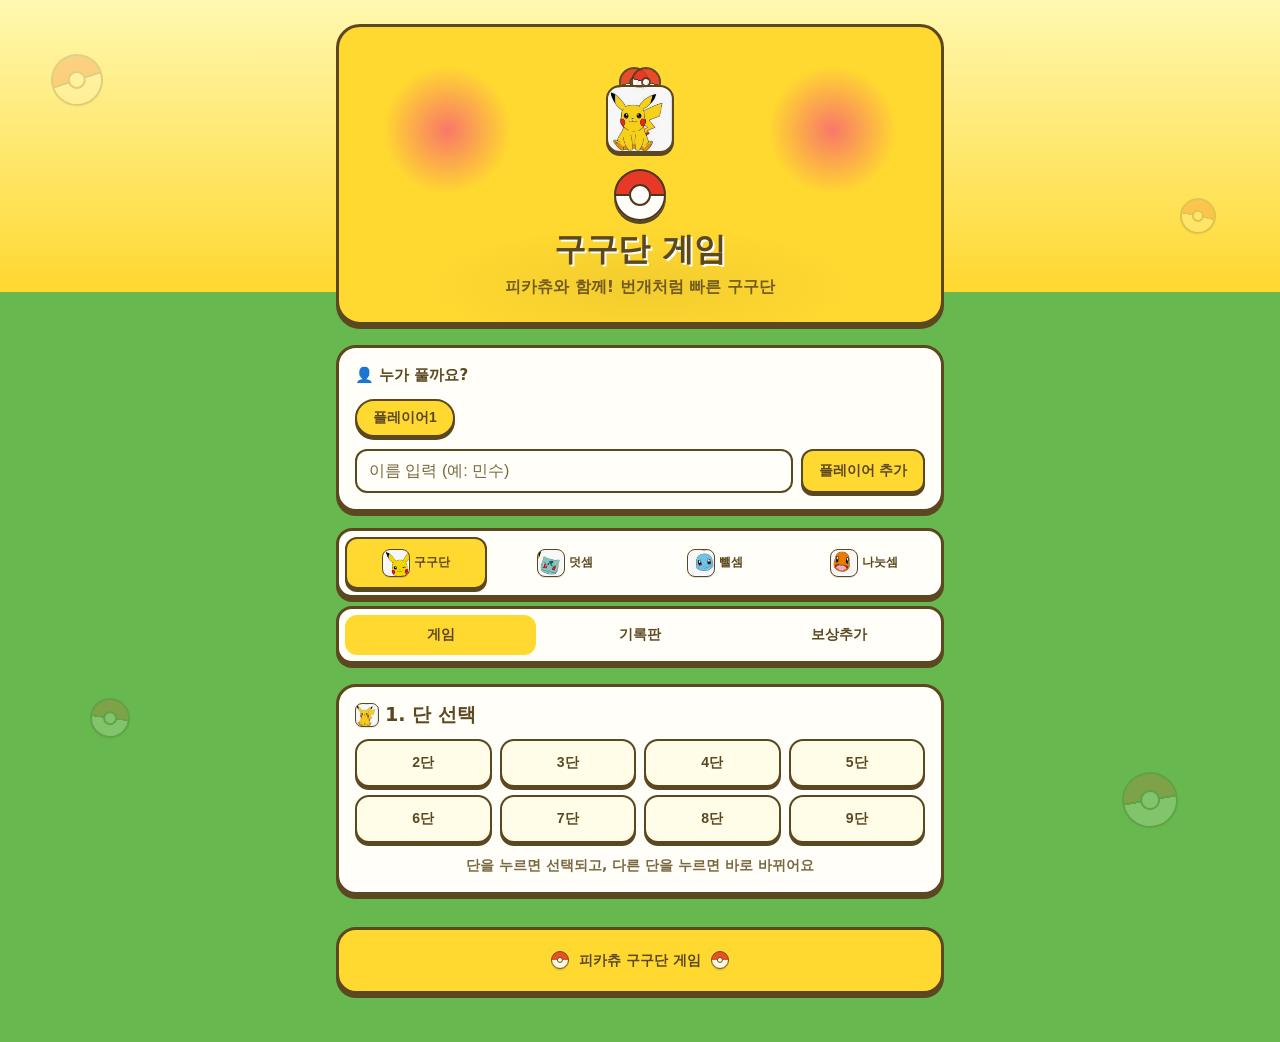
==== gugudan.html @ bec7a15d "Add result popups and polish game flow Show correct/wrong feedback in popup with thumbs-up art, auto" ====
<!DOCTYPE html>
<html lang="ko">
<head>
  <meta charset="UTF-8">
  <meta name="viewport" content="width=device-width, initial-scale=1.0">
  <title>포켓몬 연산 게임</title>
  <style>
*,*::before,*::after{box-sizing:border-box;margin:0;padding:0}
:root{
  --pika-yellow:#ffd830;--pika-yellow-light:#fff8b0;--pika-yellow-pale:#fffce8;
  --pika-red:#e83828;--pika-red-soft:#f87868;--pika-brown:#5c4820;--pika-black:#1a1a1a;
  --pika-white:#fffef8;--pika-cream:#fff8e0;--muted:#7a6840;--border:#f0d050;
  --border-strong:#e8c028;--hover:rgba(255,216,48,.32);--shadow:0 4px 0 var(--pika-brown);
  --focus:0 0 0 3px rgba(255,216,48,.5);--ring:rgba(232,56,40,.35);
  --perfect:#1fa855;--perfect-bg:#b8e8c8;--learning:#f0c000;--learning-bg:#fff680;
  --trying:#f07018;--trying-bg:#ffd0a0;--retry:#e02828;--retry-bg:#ffb8b0;
  --learning-text:#4a3800;
  --untouched:#e0c868;--untouched-bg:#fffce0;--star:#ffd830;--star-empty:#f0e0a0;
  --ball-top:#e83828;--ball-bottom:#fffef8;--ball-band:#4a3820;--ball-ring:#fffef8;
  --sky:#a8d8f8;--grass:#68b850;
  --font:"Malgun Gothic","Apple SD Gothic Neo",system-ui,sans-serif
}
.pokeball{display:inline-block;vertical-align:middle;border-radius:50%;border:2px solid var(--ball-band);background:linear-gradient(180deg,var(--ball-top) 0%,var(--ball-top) 48%,var(--ball-band) 48%,var(--ball-band) 52%,var(--ball-bottom) 52%,var(--ball-bottom) 100%);position:relative;box-shadow:0 2px 0 rgba(0,0,0,.1);flex-shrink:0}
.pokeball::after{content:"";position:absolute;top:50%;left:50%;transform:translate(-50%,-50%);width:38%;height:38%;border-radius:50%;background:var(--ball-ring);border:2px solid var(--ball-band)}
.pokeball-sm{width:18px;height:18px;border-width:1.5px}
.pokeball-sm::after{border-width:1.5px}
.pokeball-md{width:28px;height:28px}
.pokeball-lg{width:44px;height:44px}
.pokeball-bg{position:fixed;inset:0;pointer-events:none;overflow:hidden;z-index:0}
.pokeball-bg .pokeball{position:absolute;opacity:.17}
.pokeball-bg .pb1{top:6%;left:4%;width:52px;height:52px;transform:rotate(-18deg)}
.pokeball-bg .pb2{top:22%;right:5%;width:36px;height:36px;transform:rotate(12deg)}
.pokeball-bg .pb3{bottom:18%;left:7%;width:40px;height:40px;transform:rotate(8deg)}
.pokeball-bg .pb4{bottom:8%;right:8%;width:56px;height:56px;transform:rotate(-10deg)}
body.mode-subtract{--ball-top:#48b868}
body.mode-divide{--ball-top:#f07828}
body.mode-multiply{--ball-top:#e83828}
body.mode-add{--ball-top:#68c0f0}
body{
  min-height:100vh;font-family:var(--font);font-size:16px;line-height:1.5;color:var(--pika-brown);
  background:linear-gradient(180deg,var(--sky) 0%,#78c0f0 28%,var(--grass) 28%,#58a848 100%);
  background-attachment:fixed;transition:background .35s ease,color .35s ease
}
body.mode-subtract{
  --pika-yellow:#78c8b0;--pika-yellow-light:#c8e8dc;--pika-yellow-pale:#e4f4ec;
  --pika-red:#48b868;--pika-red-soft:#88d8a8;--pika-brown:#2d5048;--muted:#4a7868;
  --border:#98d8c0;--border-strong:#68c0a0;--hover:rgba(120,200,176,.3);
  --focus:0 0 0 3px rgba(120,200,176,.48);--star:#58c888;--star-empty:#b8e8d0;
  background:linear-gradient(180deg,#c8e8dc 0%,#78c8b0 28%,var(--grass) 28%,#48a868 100%)
}
body.mode-divide{
  --pika-yellow:#f07828;--pika-yellow-light:#ffe8c0;--pika-yellow-pale:#fff4e0;
  --pika-red:#ff5020;--pika-red-soft:#ffa060;--pika-brown:#6b4020;--muted:#8a5830;
  --border:#f0c080;--border-strong:#e8a050;--hover:rgba(240,120,40,.28);
  --focus:0 0 0 3px rgba(255,160,64,.48);--star:#ffd040;--star-empty:#f0d8a8;
  background:linear-gradient(180deg,#ffe8c0 0%,#f0a060 28%,var(--grass) 28%,#68b850 100%)
}
body.mode-multiply{
  --pika-yellow:#ffd830;--pika-yellow-light:#fff8b0;--pika-yellow-pale:#fffce8;
  --pika-red:#e83828;--pika-red-soft:#f87868;--pika-brown:#5c4820;--muted:#7a6840;
  --border:#f0d050;--border-strong:#e8c028;--hover:rgba(255,216,48,.32);
  --focus:0 0 0 3px rgba(255,216,48,.5);--star:#ffd830;--star-empty:#f0e0a0;
  background:linear-gradient(180deg,#fff8b0 0%,#ffd830 28%,var(--grass) 28%,#68b850 100%)
}
body.mode-multiply .user-pill.active,body.mode-multiply .user-add-btn,body.mode-multiply .tab.active,body.mode-multiply .dan-btn.selected{background:var(--pika-yellow);color:var(--pika-brown);border-color:var(--pika-brown)}
body.mode-multiply .user-pill.active,body.mode-multiply .dan-btn.selected{box-shadow:0 3px 0 var(--pika-brown)}
body.mode-add{
  --pika-yellow:#78c8f8;--pika-yellow-light:#c8e8ff;--pika-yellow-pale:#e8f4ff;
  --pika-red:#68c0f0;--pika-red-soft:#a8e0ff;--pika-brown:#3d5870;--muted:#507888;
  --border:#98d0f0;--border-strong:#78c0e8;--hover:rgba(120,200,248,.3);
  --focus:0 0 0 3px rgba(120,200,248,.48);--star:#68c8f8;--star-empty:#c0e8ff;
  background:linear-gradient(180deg,#c8e8ff 0%,#78c8f8 28%,var(--grass) 28%,#58a848 100%)
}
body.mode-subtract .header::before{background:radial-gradient(circle at 20% 32%,#88d8a8 0%,transparent 14%),radial-gradient(circle at 80% 32%,#88d8a8 0%,transparent 14%),radial-gradient(ellipse 50% 28% at 50% 90%,rgba(72,184,104,.12),transparent 70%)}
body.mode-divide .header::before{background:radial-gradient(circle at 20% 32%,#ffa060 0%,transparent 14%),radial-gradient(circle at 80% 32%,#ffa060 0%,transparent 14%),radial-gradient(ellipse 50% 28% at 50% 90%,rgba(255,80,32,.1),transparent 70%)}
body.mode-multiply .header::before{background:radial-gradient(circle at 18% 35%,#f87868 0%,transparent 12%),radial-gradient(circle at 82% 35%,#f87868 0%,transparent 12%),radial-gradient(ellipse 50% 30% at 50% 88%,rgba(92,72,32,.08),transparent 70%)}
body.mode-add .header::before{background:radial-gradient(circle at 18% 35%,#a8e0ff 0%,transparent 14%),radial-gradient(circle at 82% 35%,#a8e0ff 0%,transparent 14%),radial-gradient(ellipse 55% 35% at 50% 92%,rgba(104,192,240,.12),transparent 70%)}
body.mode-subtract .question{text-shadow:2px 2px 0 var(--pika-white),0 0 18px rgba(120,200,176,.5)}
body.mode-divide .question{text-shadow:2px 2px 0 var(--pika-white),0 0 18px rgba(255,160,64,.5)}
body.mode-multiply .question{text-shadow:2px 2px 0 var(--pika-white),0 0 18px rgba(255,216,48,.52)}
body.mode-add .question{text-shadow:2px 2px 0 var(--pika-white),0 0 18px rgba(120,200,248,.52)}
.mon-sprite{display:inline-block;flex-shrink:0;vertical-align:middle;overflow:hidden;background-image:url('assets/pokemon-sprites.png');background-repeat:no-repeat;background-size:100% 400%;border:1.5px solid var(--pika-brown);border-radius:8px;background-color:#f0f0f0;box-shadow:0 1px 0 rgba(0,0,0,.12)}
.mon-sprite.sm{width:26px;height:26px;border-radius:7px}
.mon-sprite.lg{width:68px;height:68px;border-radius:14px;border-width:2px;margin-bottom:8px;box-shadow:0 3px 0 var(--pika-brown)}
.mon-sprite.char{background-position:50% 0%}
.mon-sprite.pika{background-position:50% 33.333%}
.mon-sprite.squirt{background-position:50% 66.666%}
.mon-sprite.bulb{background-position:50% 100%}
.face-icon{display:inline-block;flex-shrink:0;width:28px;height:28px;overflow:hidden;border:1.5px solid var(--pika-brown);border-radius:8px;background-image:url('assets/pokemon-faces.png');background-repeat:no-repeat;background-size:200% 200%;background-color:#f0f0f0;box-shadow:0 1px 0 rgba(0,0,0,.12);vertical-align:middle}
.face-icon.pika{background-position:0% 0%}
.face-icon.bulb{background-position:100% 0%}
.face-icon.squirt{background-position:0% 100%}
.face-icon.char{background-position:100% 100%}
.reward-mode .mon-sprite.sm{background-size:175% 700%}
.reward-mode .mon-sprite.char{background-position:50% 5%}
.reward-mode .mon-sprite.pika{background-position:50% 30%}
.reward-mode .mon-sprite.squirt{background-position:50% 60%}
.reward-mode .mon-sprite.bulb{background-position:50% 88%}
.section-title{display:flex;align-items:center;gap:6px}
.section-title::before{content:"";display:inline-block;width:24px;height:24px;flex-shrink:0;border:1.5px solid var(--pika-brown);border-radius:7px;background-color:#f0f0f0;background-image:url('assets/pokemon-sprites.png');background-repeat:no-repeat;background-size:100% 400%;box-shadow:0 1px 0 rgba(0,0,0,.1)}
body.mode-multiply .section-title::before{background-position:50% 33.333%}
body.mode-add .section-title::before{background-position:50% 66.666%}
body.mode-subtract .section-title::before{background-position:50% 100%}
body.mode-divide .section-title::before{background-position:50% 0%}
.app{max-width:640px;margin:0 auto;padding:24px 16px 48px;position:relative;z-index:1}
.card{background:var(--pika-white);border:3px solid var(--pika-brown);border-radius:20px;padding:16px;margin-bottom:16px;box-shadow:var(--shadow)}
.header{text-align:center;margin-bottom:20px;padding:28px 16px 24px;border-radius:24px;border:3px solid var(--pika-brown);position:relative;overflow:hidden;background:var(--pika-yellow);box-shadow:var(--shadow)}
.header::before{content:"";position:absolute;inset:0;background:radial-gradient(circle at 18% 35%,var(--pika-red-soft) 0%,transparent 12%),radial-gradient(circle at 82% 35%,var(--pika-red-soft) 0%,transparent 12%),radial-gradient(ellipse 50% 30% at 50% 88%,rgba(61,41,20,.08),transparent 70%);pointer-events:none}
.header-ball{position:absolute;top:12px;width:30px;height:30px;opacity:.88;z-index:1}
.header-ball.left{left:12px;transform:rotate(-14deg)}
.header-ball.right{right:12px;transform:rotate(14deg)}
.header>*{position:relative;z-index:2}
.mascot-wrap{display:flex;justify-content:center;margin-bottom:8px}
.header-badge{display:inline-flex;align-items:center;justify-content:center;width:52px;height:52px;min-width:52px;margin-bottom:10px;padding:0;border:2px solid var(--ball-band);border-radius:50%;background:linear-gradient(180deg,var(--ball-top) 0%,var(--ball-top) 48%,var(--ball-band) 48%,var(--ball-band) 52%,var(--ball-bottom) 52%,var(--ball-bottom) 100%);font-size:1.1rem;font-weight:800;color:var(--ball-band);box-shadow:0 3px 0 var(--pika-brown);position:relative}
.header-badge::before{content:"";position:absolute;top:50%;left:50%;transform:translate(-50%,-50%);width:22px;height:22px;border-radius:50%;background:var(--ball-ring);border:2px solid var(--ball-band);z-index:0}
.header-badge>*{position:relative;z-index:1}
.hero-title{font-size:2rem;font-weight:800;line-height:1.15;color:var(--pika-brown);text-shadow:2px 2px 0 var(--pika-white)}
.subtitle{font-size:1rem;font-weight:600;line-height:1.4;color:var(--pika-brown);margin-top:8px;opacity:.85}
.user-bar{margin-bottom:16px}
.user-bar-title{font-size:15px;font-weight:800;color:var(--pika-brown);margin-bottom:12px}
.user-pills{display:flex;flex-wrap:wrap;gap:8px;margin-bottom:12px}
.user-pill{padding:8px 16px;border:2px solid var(--pika-brown);border-radius:9999px;background:var(--pika-yellow-pale);font-size:14px;font-weight:700;color:var(--pika-brown);cursor:pointer;transition:transform .1s}
.user-pill:hover{background:var(--hover)}
.user-pill.active{background:var(--pika-red);color:var(--pika-white);border-color:var(--pika-brown);box-shadow:0 3px 0 var(--pika-brown)}
.user-add{display:flex;gap:8px}
.user-add input{flex:1;padding:10px 12px;border:2px solid var(--pika-brown);border-radius:12px;background:var(--pika-white);font-size:16px;color:var(--pika-brown);outline:none;min-height:44px}
.user-add input::placeholder{color:var(--muted)}
.user-add input:focus{box-shadow:var(--focus)}
.user-add-btn{padding:10px 16px;border:2px solid var(--pika-brown);border-radius:12px;background:var(--pika-red);color:var(--pika-white);font-size:14px;font-weight:800;cursor:pointer;white-space:nowrap;min-height:44px;box-shadow:0 3px 0 var(--pika-brown)}
.user-add-btn:active{transform:translateY(2px);box-shadow:0 1px 0 var(--pika-brown)}
.record-user{font-size:14px;font-weight:800;color:var(--pika-red);margin-bottom:8px}
.mode-tabs{display:flex;gap:8px;margin-bottom:8px;padding:6px;background:var(--pika-white);border:3px solid var(--pika-brown);border-radius:16px;box-shadow:var(--shadow)}
.mode-tab{flex:1;display:inline-flex;align-items:center;justify-content:center;gap:4px;padding:10px 4px;border:2px solid transparent;border-radius:12px;background:transparent;font-size:12px;font-weight:700;color:var(--pika-brown);cursor:pointer;min-height:44px}
.mode-tab:hover{background:var(--pika-yellow-pale)}
.mode-tab.active{background:var(--pika-yellow);color:var(--pika-brown);border-color:var(--pika-brown);box-shadow:0 3px 0 var(--pika-brown)}
.tabs{display:flex;gap:8px;margin-bottom:20px;padding:6px;border:3px solid var(--pika-brown);border-radius:16px;background:var(--pika-white);box-shadow:var(--shadow)}
.tab{flex:1;padding:8px 12px;border:none;border-radius:12px;background:transparent;font-size:14px;font-weight:700;color:var(--pika-brown);cursor:pointer;min-height:40px}
.tab:hover{background:var(--pika-yellow-pale)}
.tab.active{background:var(--pika-red);color:var(--pika-white);font-weight:800}
.panel{display:none}.panel.active{display:block}
.section-title{font-size:1.2rem;font-weight:800;line-height:1.25;color:var(--pika-brown);margin-bottom:12px}
.dan-select,.problem-picker,.game-area,.reward-panel,.stats-panel,.bingo-panel,.reward-edit-box{background:var(--pika-white);border:3px solid var(--pika-brown);border-radius:20px;padding:16px;margin-bottom:16px;box-shadow:var(--shadow)}
.game-area{background:linear-gradient(180deg,var(--pika-yellow) 0%,var(--pika-yellow-light) 100%);border-radius:24px;padding:28px 16px}
.dan-buttons{display:grid;grid-template-columns:repeat(4,1fr);gap:8px}
.dan-btn{padding:12px 8px;border:2px solid var(--pika-brown);border-radius:14px;background:var(--pika-yellow-pale);font-size:14px;font-weight:800;color:var(--pika-brown);cursor:pointer;min-height:48px;box-shadow:0 3px 0 var(--pika-brown)}
.dan-btn:hover{background:var(--pika-yellow)}
.dan-btn.selected{background:var(--pika-red);color:var(--pika-white);box-shadow:0 3px 0 var(--pika-brown)}
.hint{margin-top:12px;font-size:14px;color:var(--muted);text-align:center;line-height:1.5;font-weight:600}
.picker-section{margin-bottom:16px}.picker-section:last-child{margin-bottom:0}
.picker-dan-title{font-size:14px;font-weight:600;color:var(--muted);margin-bottom:8px}
.problem-grid{display:grid;grid-template-columns:repeat(3,1fr);gap:8px}
.problem-btn{display:flex;flex-direction:column;align-items:center;justify-content:center;padding:10px 6px;border-radius:14px;font-size:14px;min-height:64px;border:2px solid var(--pika-brown);cursor:pointer;background:var(--pika-yellow-pale);box-shadow:0 2px 0 var(--pika-brown)}
.problem-btn:hover{background:var(--pika-yellow)}
.problem-btn .fact{font-size:14px;font-weight:800}.problem-btn .status-label{font-size:12px;margin-top:4px;font-weight:700}
.problem-btn .date-label{font-size:11px;margin-top:2px;color:var(--muted)}
.problem-btn.perfect{background:var(--perfect-bg);color:var(--perfect);border-color:var(--perfect)}
.problem-btn.learning{background:var(--learning-bg);color:var(--learning-text);border-color:var(--learning)}
.problem-btn.trying{background:var(--trying-bg);color:var(--trying);border-color:var(--trying)}
.problem-btn.retry{background:var(--retry-bg);color:var(--retry);border-color:var(--retry)}
.problem-btn.untouched{background:var(--untouched-bg);color:var(--muted)}
.question-card{text-align:center;padding:8px 0}
.question{font-size:3rem;font-weight:800;line-height:1.1;color:var(--pika-brown);margin-bottom:24px;text-shadow:2px 2px 0 var(--pika-white),0 0 18px rgba(255,216,48,.52)}
.answer-form{display:flex;gap:8px;max-width:360px;margin:0 auto}
.answer-input-wrap{position:relative;flex:1;min-width:0}
.answer-input-wrap input{width:100%;padding:10px 12px;padding-right:4.25rem;border:2px solid var(--pika-brown);border-radius:14px;background:var(--pika-white);font-size:22px;font-weight:700;text-align:center;color:var(--pika-brown);outline:none;min-height:52px}
.answer-input-wrap input[type=number]::-webkit-inner-spin-button,.answer-input-wrap input[type=number]::-webkit-outer-spin-button{-webkit-appearance:none;margin:0}
.answer-input-wrap input[type=number]{-moz-appearance:textfield;appearance:textfield}
.answer-input-wrap input:focus{box-shadow:var(--focus)}
.answer-spinners{position:absolute;right:12px;top:50%;transform:translateY(-50%);display:flex;flex-direction:column;align-items:center;justify-content:center;gap:9px;width:34px}
.answer-spin-btn{width:0;height:0;border:none;padding:0;background:transparent;cursor:pointer;line-height:0}
.answer-spin-btn.up{border-left:10px solid transparent;border-right:10px solid transparent;border-bottom:12px solid var(--pika-brown)}
.answer-spin-btn.down{border-left:10px solid transparent;border-right:10px solid transparent;border-top:12px solid var(--pika-brown)}
.answer-spin-btn:hover.up{border-bottom-color:var(--pika-red)}
.answer-spin-btn:hover.down{border-top-color:var(--pika-red)}
.answer-input-wrap:has(input:disabled) .answer-spin-btn{opacity:.35;cursor:not-allowed;pointer-events:none}
.submit-btn{padding:10px 20px;border:2px solid var(--pika-brown);border-radius:14px;background:var(--pika-red);color:var(--pika-white);font-size:16px;font-weight:800;cursor:pointer;min-height:52px;box-shadow:0 4px 0 var(--pika-brown)}
.submit-btn:active{transform:translateY(2px);box-shadow:0 2px 0 var(--pika-brown)}
.result-overlay{position:fixed;inset:0;background:rgba(61,41,20,.42);z-index:95;display:flex;align-items:center;justify-content:center;padding:16px;pointer-events:none}
.result-overlay.hidden{display:none}
.result-modal{text-align:center;animation:resultPop .35s ease;padding:22px 28px 20px;min-width:180px;background:var(--pika-white);border:3px solid var(--pika-brown);border-radius:18px;box-shadow:var(--shadow)}
.result-image{width:min(72px,22vw);height:auto;display:block;margin:0 auto 8px;border:none;background:transparent}
.result-image.hidden{display:none}
.result-wrong-icon{font-size:3.5rem;line-height:1;margin-bottom:8px}
.result-wrong-icon.hidden{display:none}
.result-text{font-size:1.45rem;font-weight:800;color:var(--pika-brown)}
.result-overlay.correct .result-text{color:var(--perfect)}
.result-overlay.wrong .result-text{color:var(--retry)}
@keyframes resultPop{from{transform:scale(.82);opacity:0}to{transform:scale(1);opacity:1}}
.game-actions{display:flex;justify-content:center;gap:8px;margin-top:16px;flex-wrap:wrap}
.secondary-btn,.start-btn{padding:10px 16px;border:2px solid var(--pika-brown);border-radius:14px;background:var(--pika-white);color:var(--pika-brown);font-size:14px;font-weight:800;cursor:pointer;min-height:44px;box-shadow:0 3px 0 var(--pika-brown)}
.secondary-btn:hover,.start-btn:hover{background:var(--pika-yellow-pale)}
.secondary-btn:active,.start-btn:active{transform:translateY(2px);box-shadow:0 1px 0 var(--pika-brown)}
.start-btn{background:var(--pika-red);color:var(--pika-white)}
.hint-btn{background:var(--pika-yellow);border-color:var(--pika-brown)}
.hidden{display:none!important}
.reward-date{font-size:14px;font-weight:700;color:var(--muted);margin-bottom:6px}
.reward-date span{color:var(--pika-brown);font-size:16px;font-weight:800}
.reward-mode{display:inline-flex;align-items:center;gap:6px;font-size:15px;font-weight:800;color:var(--pika-red);margin-bottom:12px;padding:6px 12px;border-radius:12px;border:2px solid var(--pika-brown);background:var(--pika-yellow-pale)}
.reward-mode .mon-sprite.sm{vertical-align:middle}
.reward-score{display:flex;align-items:center;justify-content:space-between;margin-bottom:12px;padding:12px;border:2px solid var(--pika-brown);border-radius:16px;background:var(--pika-yellow-pale)}
.reward-points{font-size:1.75rem;font-weight:800;color:var(--pika-brown)}
.reward-points small{font-size:14px;font-weight:700;color:var(--muted)}
.stars{display:flex;gap:4px}
.star{font-size:24px;line-height:1;color:var(--star-empty)}
.star.filled{color:var(--star);filter:drop-shadow(0 1px 0 var(--pika-brown))}
.reward-current{border:2px solid var(--pika-brown);border-radius:16px;padding:16px;text-align:center;background:var(--pika-yellow-pale)}
.reward-current .reward-name{font-size:1.25rem;font-weight:800;color:var(--pika-red)}
.reward-current .reward-desc{font-size:14px;color:var(--muted);margin-top:4px;font-weight:600}
.reward-tiers{display:grid;grid-template-columns:1fr 1fr;gap:8px;margin-top:12px}
.tier-item{display:flex;align-items:center;gap:8px;font-size:12px;font-weight:700;padding:8px;border-radius:12px;background:var(--pika-yellow-pale);border:2px solid var(--border);opacity:.75}
.tier-item.active{opacity:1;border-color:var(--pika-brown);background:var(--pika-yellow)}
.tier-item .tier-stars{color:var(--pika-red);white-space:nowrap}
.point-legend{display:flex;flex-wrap:wrap;gap:8px;margin-top:12px;font-size:12px;font-weight:700}
.point-item{padding:4px 10px;border-radius:10px;border:2px solid var(--pika-brown)}
.point-item.perfect{background:var(--perfect);color:#fff;border-color:#158040}
.point-item.learning{background:var(--learning);color:var(--learning-text);border-color:#c8a000}
.point-item.trying{background:var(--trying);color:#fff;border-color:#c05810}
.point-item.retry{background:var(--retry);color:#fff;border-color:#b01818}
.legend{display:flex;flex-wrap:wrap;gap:8px;margin-top:8px}
.legend-item{display:inline-flex;align-items:center;gap:6px;font-size:12px;font-weight:700;padding:4px 10px;border-radius:10px;border:2px solid var(--pika-brown)}
.legend-item::before{content:"";width:10px;height:10px;border-radius:50%}
.legend-item.perfect{background:var(--perfect-bg);color:var(--perfect)}.legend-item.perfect::before{background:var(--perfect)}
.legend-item.learning{background:var(--learning-bg);color:var(--learning)}.legend-item.learning::before{background:var(--learning)}
.legend-item.trying{background:var(--trying-bg);color:var(--trying)}.legend-item.trying::before{background:var(--trying)}
.legend-item.retry{background:var(--retry-bg);color:var(--retry)}.legend-item.retry::before{background:var(--retry)}
.legend-item.untouched{background:var(--untouched-bg);color:var(--muted)}.legend-item.untouched::before{background:var(--untouched)}
.reward-edit-list{display:flex;flex-direction:column;gap:12px;margin:16px 0}
.reward-edit-row{display:flex;align-items:center;gap:8px;border:2px solid var(--pika-brown);border-radius:14px;padding:12px;background:var(--pika-yellow-pale)}
.reward-edit-row .row-stars{color:var(--pika-red);font-size:14px;font-weight:800;min-width:72px;white-space:nowrap}
.reward-edit-row .row-pts{font-size:12px;color:var(--muted);font-weight:700;min-width:36px}
.reward-edit-row input{flex:1;padding:8px 12px;border:2px solid var(--pika-brown);border-radius:12px;background:var(--pika-white);font-size:14px;outline:none;min-height:40px}
.reward-edit-row input:focus{box-shadow:var(--focus)}
.reward-edit-actions{display:flex;flex-direction:column;gap:8px}
.save-msg{text-align:center;font-weight:600;color:var(--perfect);min-height:20px;font-size:14px}
.stats-total{font-size:16px;font-weight:700;color:var(--muted);margin-bottom:12px}
.stats-total strong{color:var(--pika-red);font-size:1.25rem;font-weight:800}
.stats-top{display:inline-flex;align-items:center;gap:8px;padding:8px 12px;border-radius:12px;font-size:14px;font-weight:700;margin-bottom:16px;border:2px solid var(--pika-brown);background:var(--pika-yellow-pale)}
.stats-top.empty{color:var(--muted)}
#recordPanel .stats-top,#recordPanel .stats-top.perfect,#recordPanel .stats-top.learning,#recordPanel .stats-top.trying,#recordPanel .stats-top.retry{color:var(--pika-brown);border-color:var(--border);background:var(--pika-white)}
#recordPanel .stats-total strong{color:var(--pika-brown)}
#recordPanel .record-user,#recordPanel .reward-mode,#recordPanel .reward-date span,#recordPanel .reward-current .reward-name,#recordPanel .tier-item .tier-stars{color:var(--pika-brown)}
#recordPanel .reward-score,#recordPanel .reward-current{background:var(--pika-white)}
#recordPanel .record-points-hint{font-size:12px;font-weight:700;color:var(--muted);text-align:center;margin-top:10px}
.stats-rows{display:flex;flex-direction:column;gap:8px}
.stat-row{display:grid;grid-template-columns:88px 1fr 52px;align-items:center;gap:8px;font-size:12px;font-weight:700;padding:10px;border:2px solid var(--pika-brown);border-radius:12px;background:var(--pika-yellow-pale)}
#recordPanel .stat-row{background:var(--pika-white)}
.stat-row.top-row{border-color:var(--pika-brown);font-weight:800}
#recordPanel .stat-row.top-row{box-shadow:none;background:var(--pika-yellow-pale)}
.stat-label{display:flex;align-items:center;gap:6px;color:var(--pika-brown)}
.stat-dot{width:10px;height:10px;border-radius:50%;flex-shrink:0}
.stat-bar-wrap{background:var(--pika-white);border-radius:8px;height:20px;overflow:hidden;border:2px solid var(--pika-brown)}
.stat-bar{height:100%;border-radius:6px;transition:width .4s}
.stat-bar.perfect{background:var(--perfect)}
.stat-bar.learning{background:var(--learning)}
.stat-bar.trying{background:var(--trying)}
.stat-bar.retry{background:var(--retry)}
.stat-dot.perfect{background:var(--perfect)}
.stat-dot.learning{background:var(--learning)}
.stat-dot.trying{background:var(--trying)}
.stat-dot.retry{background:var(--retry)}
.stat-count{text-align:right;color:var(--muted);white-space:nowrap;font-size:12px}
.stat-count em{font-style:normal;color:var(--pika-brown);font-weight:800}
.bingo-panel{border-width:3px}
.bingo-hint{margin-top:0;margin-bottom:10px;font-weight:700}
.bingo-legend{display:flex;flex-wrap:wrap;gap:8px;margin:0 0 14px;font-size:13px;font-weight:800}
.bingo-legend .point-item{padding:6px 12px;font-size:13px}
.bingo-legend-item{display:inline-flex;align-items:center;padding:6px 12px;border-radius:10px;border:2px solid var(--pika-brown);font-size:13px;font-weight:800;background:var(--untouched-bg);color:var(--muted)}
.bingo-wrap{overflow-x:auto;padding-bottom:4px}
.bingo-board{display:grid;grid-template-columns:34px repeat(9,minmax(30px,1fr));gap:4px;min-width:300px}
.bingo-head,.bingo-row-label{display:flex;align-items:center;justify-content:center;font-size:11px;font-weight:800;color:var(--muted)}
.bingo-head.col-head{color:var(--pika-red)}
.bingo-row-label{background:var(--pika-yellow-pale);border-radius:8px;border:2px solid var(--pika-brown)}
.bingo-row-label.active{background:var(--pika-red);color:var(--pika-white)}
.bingo-cell{display:flex;flex-direction:column;align-items:center;justify-content:center;aspect-ratio:1;min-height:36px;border-radius:8px;font-size:10px;font-weight:800;line-height:1.15;border:2px solid var(--pika-brown);background:var(--untouched-bg);color:var(--muted)}
.bingo-cell .bingo-ans{font-size:9px;margin-top:2px;opacity:.9}
.bingo-cell.perfect{background:var(--perfect);color:#fff;border-color:#158040}
.bingo-cell.learning{background:var(--learning);color:var(--learning-text);border-color:#c8a000}
.bingo-cell.trying{background:var(--trying);color:#fff;border-color:#c05810}
.bingo-cell.retry{background:var(--retry);color:#fff;border-color:#b01818}
.bingo-cell.today{outline:3px solid var(--pika-brown);outline-offset:1px;box-shadow:0 0 0 2px var(--pika-white)}
.hint-overlay{position:fixed;inset:0;background:rgba(61,41,20,.45);z-index:100;display:flex;align-items:center;justify-content:center;padding:16px;overflow-y:auto}
.hint-modal{background:var(--pika-white);border-radius:24px;max-width:420px;width:100%;max-height:92vh;overflow-y:auto;padding:20px;border:3px solid var(--pika-brown);box-shadow:var(--shadow);position:relative}
.hint-close{position:absolute;top:12px;right:12px;width:36px;height:36px;border:2px solid var(--pika-brown);border-radius:9999px;background:var(--pika-yellow);font-size:14px;font-weight:800;cursor:pointer;color:var(--pika-brown)}
.hint-close:hover{background:var(--pika-red);color:var(--pika-white)}
.hint-title{text-align:center;font-size:1.25rem;font-weight:800;margin-bottom:4px;color:var(--pika-brown)}
.hint-sub{text-align:center;font-size:14px;color:var(--muted);margin-bottom:16px;font-weight:600}
.hint-themes{display:flex;flex-wrap:wrap;gap:8px;justify-content:center;margin-bottom:16px}
.hint-theme{padding:8px 14px;border:2px solid var(--pika-brown);border-radius:9999px;background:var(--pika-yellow-pale);font-size:12px;font-weight:700;cursor:pointer}
.hint-theme.active{background:var(--pika-red);color:var(--pika-white);border-color:var(--pika-brown)}
.hint-step{background:var(--pika-yellow-pale);border-radius:16px;padding:16px;margin-bottom:12px;border:2px solid var(--pika-brown);text-align:center}
.hint-step-title{font-size:14px;font-weight:800;color:var(--pika-red);margin-bottom:8px}
.hint-step-desc{font-size:14px;color:var(--muted);margin-bottom:8px;font-weight:600}
.hint-items{display:flex;flex-wrap:wrap;gap:8px;justify-content:center;min-height:2rem}
.hint-item{font-size:1.45rem;line-height:1;animation:popIn .35s ease backwards}
.hint-item.gone{opacity:.25;filter:grayscale(1);transform:scale(.85)}
.hint-item:nth-child(1){animation-delay:.05s}.hint-item:nth-child(2){animation-delay:.1s}.hint-item:nth-child(3){animation-delay:.15s}
.hint-item:nth-child(4){animation-delay:.2s}.hint-item:nth-child(5){animation-delay:.25s}
@keyframes popIn{from{opacity:0;transform:scale(.3)}to{opacity:1;transform:scale(1)}}
.hint-fingers{display:flex;flex-wrap:wrap;gap:8px;justify-content:center}
.hint-hand{background:transparent;border:none;border-radius:0;padding:0;min-width:0}
.hint-hand.faded{opacity:.4;filter:grayscale(.5)}
.hint-hand-label{font-size:12px;font-weight:800;color:var(--pika-brown);margin-bottom:8px}
.hint-hand-row{display:flex;gap:10px;justify-content:center;flex-wrap:wrap;align-items:center}
.hint-hand-img{width:68px;height:68px;background-image:url('assets/finger-hands.png');background-repeat:no-repeat;background-size:500% 200%;display:inline-block;flex-shrink:0}
.hint-hand-img.n1{background-position:0% 0%}
.hint-hand-img.n2{background-position:25% 0%}
.hint-hand-img.n3{background-position:50% 0%}
.hint-hand-img.n4{background-position:75% 0%}
.hint-hand-img.n5{background-position:100% 0%}
.hint-arrow{font-size:22px;margin:8px 0;color:var(--pika-red);font-weight:800}
.hint-back{width:100%;margin-top:12px}
.footer-bar{margin-top:32px;padding:20px 16px;display:flex;align-items:center;justify-content:center;gap:10px;text-align:center;font-size:14px;font-weight:800;color:var(--pika-brown);border:3px solid var(--pika-brown);border-radius:20px;background:var(--pika-yellow);box-shadow:var(--shadow)}
.footer-bar .pokeball-sm{opacity:.85}
@media(max-width:480px){
  .stat-row{grid-template-columns:76px 1fr 44px}.dan-buttons{grid-template-columns:repeat(2,1fr)}
  .question{font-size:2.5rem}.problem-grid{grid-template-columns:repeat(2,1fr)}
  .reward-tiers{grid-template-columns:1fr}.hero-title{font-size:1.75rem}
  .bingo-cell{font-size:9px;min-height:28px}
  .header-ball{width:24px;height:24px;top:10px}
  .header-ball.left{left:8px}.header-ball.right{right:8px}
  .pokeball-bg .pb1,.pokeball-bg .pb4{width:40px;height:40px}
  .mode-tab{font-size:10px;padding:8px 2px;gap:2px}
  .face-icon{width:24px;height:24px}
  .mon-sprite.sm{width:22px;height:22px}
  .mon-sprite.lg{width:56px;height:56px}
  .section-title::before{width:20px;height:20px}
}
  </style>
</head>
<body class="mode-multiply">
  <div class="pokeball-bg" aria-hidden="true">
    <span class="pokeball pb1"></span>
    <span class="pokeball pb2"></span>
    <span class="pokeball pb3"></span>
    <span class="pokeball pb4"></span>
  </div>
  <div class="app">
    <header class="header">
      <span class="pokeball header-ball left" aria-hidden="true"></span>
      <span class="pokeball header-ball right" aria-hidden="true"></span>
      <div class="mascot-wrap"><span class="mon-sprite lg pika" id="appMascot" aria-hidden="true"></span></div>
      <p class="header-badge" id="appLogo">×</p>
      <h1 class="hero-title" id="appTitle">연산 게임</h1>
      <p class="subtitle" id="appSubtitle">피카츄와 함께! 번개처럼 빠른 구구단</p>
    </header>

    <div class="user-bar card" id="userBar">
      <p class="user-bar-title">👤 누가 풀까요?</p>
      <div class="user-pills" id="userPills" role="listbox" aria-label="플레이어 선택"></div>
      <div class="user-add">
        <input type="text" id="newUserName" maxlength="12" placeholder="이름 입력 (예: 민수)" aria-label="새 플레이어 이름">
        <button type="button" class="user-add-btn" id="addUserBtn">플레이어 추가</button>
      </div>
    </div>

    <nav class="mode-tabs" role="tablist" aria-label="게임 종류">
      <button type="button" class="mode-tab active" data-mode="multiply"><span class="face-icon pika" aria-hidden="true"></span>구구단</button>
      <button type="button" class="mode-tab" data-mode="add"><span class="face-icon bulb" aria-hidden="true"></span>덧셈</button>
      <button type="button" class="mode-tab" data-mode="subtract"><span class="face-icon squirt" aria-hidden="true"></span>뺄셈</button>
      <button type="button" class="mode-tab" data-mode="divide"><span class="face-icon char" aria-hidden="true"></span>나눗셈</button>
    </nav>

    <nav class="tabs" role="tablist">
      <button type="button" class="tab active" data-tab="game" role="tab" aria-selected="true">게임</button>
      <button type="button" class="tab" data-tab="record" role="tab" aria-selected="false">기록판</button>
      <button type="button" class="tab" data-tab="rewardEdit" role="tab" aria-selected="false">보상추가</button>
    </nav>

    <section id="gamePanel" class="panel active" role="tabpanel">
      <div class="dan-select" id="danSelectArea">
        <h2 class="section-title">1. 단 선택</h2>
        <div class="dan-buttons" id="danButtons"></div>
        <p class="hint">단을 누르면 선택되고, 다른 단을 누르면 바로 바뀌어요</p>
      </div>

      <div class="problem-picker hidden" id="problemPicker">
        <h2 class="section-title">2. 문제 고르기</h2>
        <p class="hint" style="margin-bottom:1rem">풀고 싶은 문제를 눌러주세요</p>
        <div id="problemGrid"></div>
      </div>

      <div class="game-area hidden" id="gameArea">
        <div class="question-card">
          <p class="question" id="question">3 × 7 = ?</p>
          <form id="answerForm" class="answer-form">
            <div class="answer-input-wrap">
              <input type="number" id="answerInput" inputmode="numeric" autocomplete="off" placeholder="정답 입력" aria-label="정답">
              <div class="answer-spinners">
                <button type="button" class="answer-spin-btn up" id="answerSpinUp" tabindex="-1" aria-label="숫자 올리기"></button>
                <button type="button" class="answer-spin-btn down" id="answerSpinDown" tabindex="-1" aria-label="숫자 내리기"></button>
              </div>
            </div>
            <button type="submit" class="submit-btn">확인</button>
          </form>
        </div>
        <div class="game-actions">
          <button type="button" id="hintBtn" class="secondary-btn hint-btn hidden">💡 힌트 보기</button>
          <button type="button" id="retryBtn" class="secondary-btn hidden">다시 풀기</button>
          <button type="button" id="pickBtn" class="secondary-btn">다른 문제 고르기</button>
        </div>
      </div>
    </section>

    <div id="resultOverlay" class="result-overlay hidden" role="alert" aria-live="assertive">
      <div class="result-modal">
        <img id="resultImage" class="result-image hidden" src="assets/thumbs-up.png" alt="">
        <p id="resultWrongIcon" class="result-wrong-icon hidden" aria-hidden="true">✗</p>
        <p id="resultText" class="result-text"></p>
      </div>
    </div>

    <div id="hintOverlay" class="hint-overlay hidden" role="dialog" aria-modal="true" aria-labelledby="hintTitle">
      <div class="hint-modal">
        <button type="button" class="hint-close" id="hintClose" aria-label="힌트 닫기">✕</button>
        <h2 class="hint-title" id="hintTitle">힌트 도우미</h2>
        <p class="hint-sub" id="hintProblemText">3 + 4 = ?</p>
        <div class="hint-themes" id="hintThemes"></div>
        <div id="hintContent"></div>
        <button type="button" class="secondary-btn hint-back" id="hintBack">확인완료!</button>
      </div>
    </div>

    <section id="recordPanel" class="panel" role="tabpanel" hidden>
      <div class="reward-panel" id="rewardPanel">
        <p class="record-user" id="recordUserName">플레이어1</p>
        <p class="reward-date">오늘 학습 <span id="todayDate">6월 11일</span></p>
        <p class="reward-mode" id="rewardModeLabel"><span class="mon-sprite sm pika" aria-hidden="true"></span>구구단 보상</p>
        <div class="reward-score">
          <p class="reward-points"><span id="todayPoints">0</span>점 <small>/ 100점</small></p>
          <div class="stars" id="starDisplay" aria-label="보상 별"></div>
        </div>
        <div class="reward-current">
          <p class="reward-name" id="rewardName">보상을 모으는 중...</p>
          <p class="reward-desc" id="rewardDesc">20점마다 별 1개가 채워져요!</p>
        </div>
        <p class="record-points-hint">완벽해 +4 · 배우는중 +2 · 노력중 +1 · 다시도전 +0</p>
        <div class="reward-tiers" id="rewardTiers"></div>
      </div>

      <div class="bingo-panel" id="bingoPanel">
        <h2 class="section-title">학습 빙고판</h2>
        <p class="hint bingo-hint">색깔로 실력을 한눈에 볼 수 있어요!</p>
        <div class="bingo-legend">
          <span class="point-item perfect">완벽해 +4</span>
          <span class="point-item learning">배우는중 +2</span>
          <span class="point-item trying">노력중 +1</span>
          <span class="point-item retry">다시도전 +0</span>
          <span class="bingo-legend-item untouched">미도전</span>
        </div>
        <div class="bingo-wrap">
          <div class="bingo-board" id="bingoBoard"></div>
        </div>
      </div>

      <div class="stats-panel" id="statsPanel">
        <h2 class="section-title">오늘 학습 통계</h2>
        <p class="stats-total">오늘 푼 문제 <strong id="todayTotal">0</strong>개</p>
        <p class="stats-top empty" id="todayTopColor">아직 문제를 풀지 않았어요</p>
        <div class="stats-rows" id="statsRows"></div>
      </div>
    </section>

    <section id="rewardEditPanel" class="panel" role="tabpanel" hidden>
      <div class="reward-edit-box">
        <h2 class="section-title">별마다 보상 정하기</h2>
        <p class="hint" style="margin-top:0">원하는 보상을 직접 적어보세요! 20점마다 별 1개가 채워져요.</p>
        <div class="reward-edit-list" id="rewardEditList"></div>
        <div class="reward-edit-actions">
          <button type="button" id="saveRewardsBtn" class="start-btn">보상 저장</button>
          <button type="button" id="resetRewardsBtn" class="secondary-btn">기본 보상으로 돌리기</button>
        </div>
        <p class="save-msg" id="rewardSaveMsg" aria-live="polite"></p>
      </div>
    </section>

    <footer class="footer-bar" id="appFooter"><span class="pokeball pokeball-sm" aria-hidden="true"></span><span id="appFooterText">피카츄 구구단 게임</span><span class="pokeball pokeball-sm" aria-hidden="true"></span></footer>
  </div>

  <script>
const USERS_KEY="gugudan-users",DAILY_KEY="gugudan-daily",STATS_KEY="gugudan-daily-stats",TODAY_BINGO_KEY="gugudan-today-bingo",REWARD_KEY="gugudan-rewards",DANS=[2,3,4,5,6,7,8,9];
const LEGACY_KEYS=["gugudan-daily","gugudan-daily-stats","gugudan-today-bingo","gugudan-rewards","gugudan-records","add-records","sub-records","div-records"];
const MAX_DAILY=100,PTS_PER_STAR=20;
const STAT_ORDER=["perfect","learning","trying","retry"];
const STATUS={untouched:{label:"미도전",class:"untouched",points:0},learning:{label:"배우는중",class:"learning",points:2},trying:{label:"노력중",class:"trying",points:1},retry:{label:"다시 도전",class:"retry",points:0},perfect:{label:"완벽해",class:"perfect",points:4}};
const DEFAULT_REWARDS=[{stars:1,name:"말랑이"},{stars:2,name:"초코과자"},{stars:3,name:"뽑기게임 한판"},{stars:4,name:"놀이터"},{stars:5,name:"키즈카페"}];
const MODE_LIST=["multiply","add","subtract","divide"];
const MODES={multiply:{storage:"gugudan-records",logo:"×",face:"pika",modeLabel:"구구단",title:"구구단 게임",subtitle:"피카츄와 함께! 번개처럼 빠른 구구단",footer:"피카츄 구구단 게임"},add:{storage:"add-records",logo:"+",face:"squirt",modeLabel:"덧셈",title:"덧셈 게임",subtitle:"꼬부기와 함께! 물방울처럼 차근차근 덧셈",footer:"꼬부기 덧셈 게임"},subtract:{storage:"sub-records",logo:"−",face:"bulb",modeLabel:"뺄셈",title:"뺄셈 게임",subtitle:"이상해씨와 함께! 쑥쑥 자라는 뺄셈",footer:"이상해씨 뺄셈 게임"},divide:{storage:"div-records",logo:"÷",face:"char",modeLabel:"나눗셈",title:"나눗셈 게임",subtitle:"파이리와 함께! 불꽃처럼 나눠보기",footer:"파이리 나눗셈 게임"}};
const HINT_THEMES=[{id:"fingers",label:"손가락",icon:"🖐️"},{id:"fruit",label:"과일",icon:"🍎",emoji:"🍎"},{id:"animal",label:"동물",icon:"🐶",emoji:"🐶"},{id:"candy",label:"사탕",icon:"🍬",emoji:"🍬"},{id:"cake",label:"케이크",icon:"🍰",emoji:"🍰"}];
let usersData,gameMode="multiply",hintTheme="fingers",records={},dailyData={},dailyStats={},todayBingo={},rewardsByMode={},customRewards=DEFAULT_REWARDS.map(r=>({...r})),selectedDans=new Set(),currentProblem=null,answered=!1,autoAdvanceTimer=null,resultCloseTimer=null;
const AUTO_ADVANCE_MS=1400;
const resultOverlay=document.getElementById("resultOverlay"),resultImage=document.getElementById("resultImage"),resultWrongIcon=document.getElementById("resultWrongIcon"),resultText=document.getElementById("resultText");
const appLogo=document.getElementById("appLogo"),appMascot=document.getElementById("appMascot"),appTitle=document.getElementById("appTitle"),appSubtitle=document.getElementById("appSubtitle"),appFooterText=document.getElementById("appFooterText"),userPillsEl=document.getElementById("userPills"),newUserNameEl=document.getElementById("newUserName"),addUserBtn=document.getElementById("addUserBtn"),recordUserNameEl=document.getElementById("recordUserName"),rewardModeLabel=document.getElementById("rewardModeLabel"),bingoPanel=document.getElementById("bingoPanel"),danSelectArea=document.getElementById("danSelectArea"),hintBtn=document.getElementById("hintBtn"),hintOverlay=document.getElementById("hintOverlay"),hintClose=document.getElementById("hintClose"),hintBack=document.getElementById("hintBack"),hintProblemText=document.getElementById("hintProblemText"),hintThemesEl=document.getElementById("hintThemes"),hintContent=document.getElementById("hintContent"),danButtons=document.getElementById("danButtons"),problemPicker=document.getElementById("problemPicker"),problemGrid=document.getElementById("problemGrid"),gameArea=document.getElementById("gameArea"),questionEl=document.getElementById("question"),answerForm=document.getElementById("answerForm"),answerInput=document.getElementById("answerInput"),retryBtn=document.getElementById("retryBtn"),pickBtn=document.getElementById("pickBtn"),todayDateEl=document.getElementById("todayDate"),todayPointsEl=document.getElementById("todayPoints"),starDisplay=document.getElementById("starDisplay"),rewardNameEl=document.getElementById("rewardName"),rewardDescEl=document.getElementById("rewardDesc"),rewardTiersEl=document.getElementById("rewardTiers"),todayTotalEl=document.getElementById("todayTotal"),todayTopColorEl=document.getElementById("todayTopColor"),statsRowsEl=document.getElementById("statsRows"),bingoBoardEl=document.getElementById("bingoBoard"),rewardEditList=document.getElementById("rewardEditList"),saveRewardsBtn=document.getElementById("saveRewardsBtn"),resetRewardsBtn=document.getElementById("resetRewardsBtn"),rewardSaveMsg=document.getElementById("rewardSaveMsg");
function currentUserId(){return usersData.currentId}
function getCurrentUser(){return usersData.users.find(u=>u.id===usersData.currentId)||usersData.users[0]}
function userStorageKey(base){return base+":"+currentUserId()}
function saveUsers(){localStorage.setItem(USERS_KEY,JSON.stringify(usersData))}
function migrateLegacyToUser(uid){LEGACY_KEYS.forEach(k=>{const v=localStorage.getItem(k);v&&!localStorage.getItem(k+":"+uid)&&localStorage.setItem(k+":"+uid,v)})}
function loadUsersData(){try{const s=localStorage.getItem(USERS_KEY);if(s){const p=JSON.parse(s);if(p.users&&p.users.length&&p.currentId)return p}}catch{}const id="u"+Date.now();migrateLegacyToUser(id);const data={users:[{id,name:"플레이어1"}],currentId:id};return saveUsersData(data),data}
function saveUsersData(data){usersData=data,localStorage.setItem(USERS_KEY,JSON.stringify(data))}
function emptyModePoints(){const o={};return MODE_LIST.forEach(m=>o[m]=0),o}
function normalizeDailyData(data){const out={};return Object.entries(data||{}).forEach(([k,v])=>{typeof v==="number"?((out[k]=emptyModePoints()),out[k].multiply=v):v&&typeof v==="object"&&!Array.isArray(v)?out[k]={...emptyModePoints(),...v}:out[k]=emptyModePoints()}),out}
function isLegacyStats(s){return s&&typeof s.total==="number"&&!s.multiply}
function normalizeStatsData(data){const out={};return Object.entries(data||{}).forEach(([k,v])=>{isLegacyStats(v)?out[k]={multiply:{...v},add:emptyStats(),subtract:emptyStats(),divide:emptyStats()}:v&&v.multiply?out[k]={multiply:emptyStats(),add:emptyStats(),subtract:emptyStats(),divide:emptyStats(),...v}:out[k]={multiply:emptyStats(),add:emptyStats(),subtract:emptyStats(),divide:emptyStats()}}),out}
function defaultRewardsByMode(){const d=DEFAULT_REWARDS.map(r=>({...r})),o={};return MODE_LIST.forEach(m=>o[m]=d.map(r=>({...r}))),o}
function loadAllRewards(){try{const s=localStorage.getItem(userStorageKey(REWARD_KEY));if(s){const p=JSON.parse(s);if(Array.isArray(p)&&5===p.length){const c=p.map(r=>({...r})),base=defaultRewardsByMode();return base.multiply=c,base}if(p&&p.multiply){const base=defaultRewardsByMode();return MODE_LIST.forEach(m=>{p[m]&&5===p[m].length&&(base[m]=p[m].map(r=>({...r})))}),base}}}catch{}return defaultRewardsByMode()}
function syncCustomRewards(){customRewards=(rewardsByMode[gameMode]||DEFAULT_REWARDS.map(r=>({...r}))).map(r=>({...r}))}
function reloadUserData(){records=loadRecords(),dailyData=loadDaily(),dailyStats=loadStats(),todayBingo=loadTodayBingo(),rewardsByMode=loadAllRewards(),syncCustomRewards()}
function resetGameState(){clearAutoAdvance(),closeResultPopup(),closeHint(),selectedDans.clear(),currentProblem=null,answered=!1,gameArea.classList.add("hidden"),problemPicker.classList.add("hidden"),hintBtn.classList.add("hidden")}
function renderUserPills(){userPillsEl.innerHTML="",usersData.users.forEach(u=>{const b=document.createElement("button");b.type="button",b.className="user-pill"+(u.id===usersData.currentId?" active":""),b.textContent=u.name,b.setAttribute("role","option"),b.setAttribute("aria-selected",u.id===usersData.currentId?"true":"false"),b.addEventListener("click",()=>switchUser(u.id)),userPillsEl.appendChild(b)}),recordUserNameEl.textContent=getCurrentUser().name}
function switchUser(uid){if(uid===usersData.currentId)return;usersData.currentId=uid,saveUsers(),reloadUserData(),resetGameState(),renderUserPills(),updateGameLayout(),isRandomMode()?startRandomProblem():(initDanButtons(),updateProblemPicker()),renderRewardPanel(),renderRewardEdit()}
function addUser(){const name=newUserNameEl.value.trim()||"플레이어"+(usersData.users.length+1),id="u"+Date.now()+"_"+Math.floor(1e3*Math.random());usersData.users.push({id,name}),usersData.currentId=id,saveUsers(),newUserNameEl.value="",reloadUserData(),resetGameState(),renderUserPills(),updateGameLayout(),isRandomMode()?startRandomProblem():(initDanButtons(),updateProblemPicker()),renderRewardPanel(),renderRewardEdit()}
function initUsers(){usersData=loadUsersData(),reloadUserData(),renderUserPills()}
function isRandomMode(){return"add"===gameMode||"subtract"===gameMode||"divide"===gameMode}
function pickRandomPair(){let d,n,t=0;do{d=DANS[Math.floor(Math.random()*DANS.length)],n=1+Math.floor(Math.random()*9),t++}while(currentProblem&&currentProblem.dan===d&&currentProblem.num===n&&t<24);return{d,n}}
function pickRandomFromSelectedDans(){const dans=[...selectedDans];if(!dans.length)return pickRandomPair();let d,n,t=0;do{d=dans[Math.floor(Math.random()*dans.length)],n=1+Math.floor(Math.random()*9),t++}while(currentProblem&&currentProblem.dan===d&&currentProblem.num===n&&t<24);return{d,n}}
function closeResultPopup(){resultOverlay.classList.add("hidden"),resultCloseTimer&&(clearTimeout(resultCloseTimer),resultCloseTimer=null)}
function showResultPopup(correct,msg){closeResultPopup(),resultOverlay.classList.remove("hidden"),resultOverlay.classList.toggle("correct",correct),resultOverlay.classList.toggle("wrong",!correct),resultImage.classList.toggle("hidden",!correct),resultWrongIcon.classList.toggle("hidden",correct),resultText.textContent=msg,resultCloseTimer=setTimeout(closeResultPopup,AUTO_ADVANCE_MS)}
function clearAutoAdvance(){autoAdvanceTimer&&(clearTimeout(autoAdvanceTimer),autoAdvanceTimer=null)}
function scheduleAutoAdvance(){clearAutoAdvance(),autoAdvanceTimer=setTimeout(()=>{autoAdvanceTimer=null;if(isRandomMode())startRandomProblem();else if(selectedDans.size>0){const p=pickRandomFromSelectedDans();selectProblem(p.d,p.n)}else showProblemPicker()},AUTO_ADVANCE_MS)}
function updateGameLayout(){isRandomMode()?(danSelectArea.classList.add("hidden"),problemPicker.classList.add("hidden")):(danSelectArea.classList.remove("hidden"),updateProblemPicker())}
function updatePickBtn(){pickBtn.textContent="다른 문제 고르기",pickBtn.classList.toggle("hidden",isRandomMode())}
function startRandomProblem(){closeHint(),clearAutoAdvance();const{d,n}=pickRandomPair();selectProblem(d,n)}
function getProblem(d,n){if("multiply"===gameMode)return{key:d+"x"+n,text:d+" × "+n,answer:d*n,short:d+"×"+n};if("add"===gameMode)return{key:d+"+"+n,text:d+" + "+n,answer:d+n,short:d+"+"+n};if("divide"===gameMode){const p=d*n;return{key:p+"÷"+d,text:p+" ÷ "+d,answer:n,short:p+"÷"+d}}const m=10+d;return{key:m+"-"+n,text:m+" − "+n,answer:m-n,short:m+"−"+n}}
function factKey(d,n){return getProblem(d,n).key}
function todayKey(){const t=new Date;return t.getFullYear()+"-"+(t.getMonth()+1)+"-"+t.getDate()}
function getTodayParts(){const t=new Date;return{month:t.getMonth()+1,day:t.getDate()}}
function formatDate(m,d){return m+"월 "+d+"일"}
function starStr(n){return"★".repeat(n)}
function rewardDesc(stars){return starStr(stars)+" "+stars*PTS_PER_STAR+"점 달성!"}
function loadRecords(){try{const s=localStorage.getItem(userStorageKey(MODES[gameMode].storage));return s?JSON.parse(s):{}}catch{return{}}}
function loadDaily(){try{const s=localStorage.getItem(userStorageKey(DAILY_KEY));return s?normalizeDailyData(JSON.parse(s)):{}}catch{return{}}}
function loadStats(){try{const s=localStorage.getItem(userStorageKey(STATS_KEY));return s?normalizeStatsData(JSON.parse(s)):{}}catch{return{}}}
function loadTodayBingo(){try{const s=localStorage.getItem(userStorageKey(TODAY_BINGO_KEY));return s?JSON.parse(s):{}}catch{return{}}}
function emptyStats(){return{total:0,perfect:0,learning:0,trying:0,retry:0}}
function saveTodayBingo(){localStorage.setItem(userStorageKey(TODAY_BINGO_KEY),JSON.stringify(todayBingo))}
function getTodayBingoMap(){const k=todayKey();return todayBingo[k]||(todayBingo[k]={})}
function markTodayBingo(d,n,cls){const k=todayKey(),m=getTodayBingoMap();m[factKey(d,n)]=cls,todayBingo[k]=m,saveTodayBingo()}
function isAttempted(d,n){const r=getRecord(d,n);return r.perfect||r.wrongCount>0||!!(r.month&&r.day)}
function getTodayDayPoints(){const k=todayKey(),day=dailyData[k];return day?"number"==typeof day?gameMode==="multiply"?day:0:day[gameMode]||0:0}
function ensureTodayDayPoints(){const k=todayKey();if(!dailyData[k]||"number"==typeof dailyData[k]){const legacy="number"==typeof dailyData[k]?dailyData[k]:0;dailyData[k]=emptyModePoints(),dailyData[k].multiply=legacy,saveDaily()}}
function getTodayModeStats(){const k=todayKey(),day=dailyStats[k];return day?isLegacyStats(day)?gameMode==="multiply"?day:emptyStats():day[gameMode]||emptyStats():emptyStats()}
function ensureTodayModeStats(){const k=todayKey();if(!dailyStats[k]||isLegacyStats(dailyStats[k])){const legacy=dailyStats[k]&&isLegacyStats(dailyStats[k])?dailyStats[k]:emptyStats();dailyStats[k]={multiply:{...legacy},add:emptyStats(),subtract:emptyStats(),divide:emptyStats()},saveStats()}}
function saveRecords(){localStorage.setItem(userStorageKey(MODES[gameMode].storage),JSON.stringify(records))}
function saveDaily(){localStorage.setItem(userStorageKey(DAILY_KEY),JSON.stringify(dailyData))}
function saveStats(){localStorage.setItem(userStorageKey(STATS_KEY),JSON.stringify(dailyStats))}
function getTodayStats(){return ensureTodayModeStats(),getTodayModeStats()}
function addTodayStat(cls){ensureTodayModeStats();const k=todayKey(),s=getTodayModeStats();s[cls]=(s[cls]||0)+1,s.total++,dailyStats[k][gameMode]=s,saveStats()}
function saveRewards(){rewardsByMode[gameMode]=customRewards.map(r=>({...r})),localStorage.setItem(userStorageKey(REWARD_KEY),JSON.stringify(rewardsByMode))}
function getRewards(){return customRewards}
function getRecord(d,n){const k=factKey(d,n);return records[k]||(records[k]={wrongCount:0,perfect:!1,month:null,day:null}),records[k]}
function getStatus(d,n){const r=getRecord(d,n);return r.perfect?STATUS.perfect:r.wrongCount>=3?STATUS.retry:r.wrongCount===2?STATUS.trying:r.wrongCount===1?STATUS.learning:STATUS.untouched}
function getTodayPoints(){return ensureTodayDayPoints(),getTodayDayPoints()}
function addDailyPoints(pts){ensureTodayDayPoints();const k=todayKey(),cur=getTodayDayPoints();dailyData[k][gameMode]=Math.min(cur+pts,MAX_DAILY),saveDaily()}
function touchRecord(d,n){const r=getRecord(d,n),{month,day}=getTodayParts();r.month=month,r.day=day}
function markCorrect(d,n){const r=getRecord(d,n);r.perfect=!0,r.wrongCount=0,touchRecord(d,n),saveRecords(),addDailyPoints(STATUS.perfect.points),addTodayStat("perfect"),"multiply"===gameMode&&markTodayBingo(d,n,"perfect")}
function markWrong(d,n){const r=getRecord(d,n);r.perfect=!1,r.wrongCount=Math.min(r.wrongCount+1,3),touchRecord(d,n);const st=getStatus(d,n);saveRecords(),addDailyPoints(st.points),addTodayStat(st.class),"multiply"===gameMode&&markTodayBingo(d,n,st.class)}
function getStarCount(pts){return Math.min(5,Math.floor(pts/PTS_PER_STAR))}
function getCurrentReward(pts){const s=getStarCount(pts);return 0===s?{name:"보상을 모으는 중...",desc:"20점마다 별 1개가 채워져요!"}:{name:getRewards()[s-1].name,desc:rewardDesc(s)}}
function getTopStat(st){let top=null,max=0;STAT_ORDER.forEach(k=>{st[k]>max&&(max=st[k],top=k)});return max>0?{key:top,count:max,info:STATUS[top]}:null}
function renderTodayStats(){const st=getTodayStats(),top=getTopStat(st);todayTotalEl.textContent=st.total,statsRowsEl.innerHTML="";if(0===st.total)return todayTopColorEl.className="stats-top empty",todayTopColorEl.textContent="아직 문제를 풀지 않았어요",void 0;if(top){const c={perfect:"초록",learning:"노랑",trying:"주황",retry:"빨강"};todayTopColorEl.className="stats-top",todayTopColorEl.textContent="가장 많이 푼 유형: "+top.info.label+" ("+c[top.key]+") — "+top.count+"문제"}STAT_ORDER.forEach(k=>{const info=STATUS[k],cnt=st[k],pct=st.total?Math.round(cnt/st.total*100):0,isTop=top&&top.key===k,row=document.createElement("div");row.className="stat-row"+(isTop?" top-row":""),row.innerHTML='<span class="stat-label"><span class="stat-dot '+k+'"></span>'+info.label+" +"+info.points+'점</span><div class="stat-bar-wrap"><div class="stat-bar '+k+'" style="width:'+pct+'%"></div></div><span class="stat-count"><em>'+cnt+'</em>개</span>',statsRowsEl.appendChild(row)})}
function renderBingoBoard(){if("multiply"!==gameMode)return bingoPanel.classList.add("hidden"),void 0;bingoPanel.classList.remove("hidden");const todayMap=getTodayBingoMap();bingoBoardEl.innerHTML="";const corner=document.createElement("div");corner.className="bingo-head",bingoBoardEl.appendChild(corner);for(let n=1;n<=9;n++){const h=document.createElement("div");h.className="bingo-head col-head",h.textContent="×"+n,bingoBoardEl.appendChild(h)}DANS.forEach(d=>{const label=document.createElement("div");label.className="bingo-row-label"+(selectedDans.has(d)?" active":""),label.textContent=d+"단",bingoBoardEl.appendChild(label);for(let n=1;n<=9;n++){const p=getProblem(d,n),st=getStatus(d,n),attempted=isAttempted(d,n),todayCls=todayMap[p.key],cell=document.createElement("div");cell.className="bingo-cell"+(attempted?" "+st.class:" untouched")+(todayCls?" today":"");const title=attempted?st.label:"미도전";cell.title=p.short+" = "+p.answer+" ("+title+")",cell.innerHTML="<span>"+p.short+"</span>"+(attempted?'<span class="bingo-ans">='+p.answer+"</span>":""),bingoBoardEl.appendChild(cell)}})}
function renderRewardPanel(){const m=MODES[gameMode],{month,day}=getTodayParts(),pts=getTodayPoints(),stars=getStarCount(pts),reward=getCurrentReward(pts),rw=getRewards();todayDateEl.textContent=formatDate(month,day),rewardModeLabel.innerHTML='<span class="mon-sprite sm '+m.face+'" aria-hidden="true"></span>'+m.modeLabel+" 보상",todayPointsEl.textContent=pts,starDisplay.innerHTML="";for(let i=1;i<=5;i++){const el=document.createElement("span");el.className="star"+(i<=stars?" filled":""),el.textContent="★",starDisplay.appendChild(el)}rewardNameEl.textContent=reward.name,rewardDescEl.textContent=reward.desc,rewardTiersEl.innerHTML="",rw.forEach(r=>{const el=document.createElement("div");el.className="tier-item"+(stars>=r.stars?" active":""),el.innerHTML='<span class="tier-stars">'+starStr(r.stars)+'</span><span>'+r.name+"</span>",rewardTiersEl.appendChild(el)}),renderTodayStats(),renderBingoBoard()}
function applyTheme(mode){document.body.classList.remove("mode-multiply","mode-add","mode-subtract","mode-divide"),document.body.classList.add("mode-"+mode)}
function updateModeUI(){const m=MODES[gameMode];appLogo.textContent=m.logo,appMascot.className="mon-sprite lg "+m.face,appTitle.textContent=m.title,appSubtitle.textContent=m.subtitle,appFooterText.textContent=m.footer,applyTheme(gameMode)}
function switchMode(mode){if(gameMode===mode)return;closeHint(),gameMode=mode,records=loadRecords(),syncCustomRewards(),selectedDans.clear(),currentProblem=null,answered=!1,gameArea.classList.add("hidden"),problemPicker.classList.add("hidden"),hintBtn.classList.add("hidden"),document.querySelectorAll(".mode-tab").forEach(t=>t.classList.toggle("active",t.dataset.mode===mode)),updateModeUI(),updatePickBtn(),updateGameLayout(),isRandomMode()?startRandomProblem():(initDanButtons(),updateProblemPicker()),renderRewardPanel()}
function getHintMeta(){if(!currentProblem)return null;if("add"===gameMode)return{type:"add",a:currentProblem.dan,b:currentProblem.num,answer:currentProblem.answer};if("subtract"===gameMode)return{type:"sub",total:10+currentProblem.dan,remove:currentProblem.num,answer:currentProblem.answer};return null}
function pickDefaultTheme(meta){if(meta.a<=5&&meta.b<=5)return"fingers";const themes=["fruit","animal","candy","cake"];return themes[(meta.a+meta.b+meta.answer)%themes.length]}
function pickDefaultThemeSub(meta){if(meta.total<=10&&meta.remove<=5)return"fingers";const themes=["fruit","animal","candy","cake"];return themes[(meta.total+meta.remove)%themes.length]}
function makeHintStep(title,desc){const box=document.createElement("div");box.className="hint-step";const t=document.createElement("p");t.className="hint-step-title",t.textContent=title;const d=document.createElement("p");d.className="hint-step-desc",d.textContent=desc;const body=document.createElement("div");return box.appendChild(t),box.appendChild(d),box.appendChild(body),{box,body}}
function makeHintArrow(text){const a=document.createElement("div");return a.className="hint-arrow",a.textContent=text,a}
function appendFingerHand(parent,count,label,faded){const wrap=document.createElement("div");wrap.className="hint-fingers";const hand=document.createElement("div");hand.className="hint-hand"+(faded?" faded":"");if(label){const lb=document.createElement("p");lb.className="hint-hand-label",lb.textContent=label,hand.appendChild(lb)}const row=document.createElement("div");row.className="hint-hand-row";let left=count;while(left>0){const n=Math.min(left,5),img=document.createElement("span");img.className="hint-hand-img n"+n,img.setAttribute("aria-hidden","true"),row.appendChild(img),left-=n}hand.appendChild(row),wrap.appendChild(hand),parent.appendChild(wrap)}
function appendEmojiItems(parent,count,emoji,goneFrom){const wrap=document.createElement("div");wrap.className="hint-items";for(let i=0;i<count;i++){const s=document.createElement("span");s.className="hint-item"+(goneFrom>=0&&i>=count-goneFrom?" gone":""),s.textContent=emoji,wrap.appendChild(s)}parent.appendChild(wrap)}
function renderHintThemes(){hintThemesEl.innerHTML="",HINT_THEMES.forEach(t=>{const b=document.createElement("button");b.type="button",b.className="hint-theme"+(hintTheme===t.id?" active":""),b.textContent=t.icon+" "+t.label,b.addEventListener("click",()=>{hintTheme=t.id,renderHintThemes(),renderHintContent()}),hintThemesEl.appendChild(b)})}
function renderHintContent(){hintContent.innerHTML="";const meta=getHintMeta();if(!meta)return;const theme=HINT_THEMES.find(t=>t.id===hintTheme)||HINT_THEMES[0],useFingers="fingers"===theme.id;if("add"===meta.type){const{a,b}=meta,s=makeHintStep("모두 모아서 세기","전부 합치면 총 몇 개일까요?");useFingers?(appendFingerHand(s.body,a,""),appendFingerHand(s.body,b,"")):(appendEmojiItems(s.body,a,theme.emoji,-1),appendEmojiItems(s.body,b,theme.emoji,-1)),hintContent.appendChild(s.box)}else{const{answer}=meta,s=makeHintStep("남은 것만 세기","");useFingers?appendFingerHand(s.body,answer,""):appendEmojiItems(s.body,answer,theme.emoji,-1),hintContent.appendChild(s.box)}}
function openHint(){const meta=getHintMeta();if(!meta)return;hintTheme="add"===meta.type?pickDefaultTheme(meta):pickDefaultThemeSub(meta),hintProblemText.textContent=currentProblem.text+" = ?",renderHintThemes(),renderHintContent(),hintOverlay.classList.remove("hidden"),document.body.style.overflow="hidden"}
function closeHint(){hintOverlay.classList.add("hidden"),document.body.style.overflow=""}
function updateHintBtn(){const show=currentProblem&&("add"===gameMode||"subtract"===gameMode);hintBtn.classList.toggle("hidden",!show)}
function dateLabel(r){return r.month&&r.day?formatDate(r.month,r.day):"-"}
function initDanButtons(){danButtons.innerHTML="",DANS.forEach(d=>{const b=document.createElement("button");b.type="button",b.className="dan-btn",b.textContent=d+"단",b.dataset.dan=d,b.addEventListener("click",()=>selectDan(d)),danButtons.appendChild(b)})}
function selectDan(d){selectedDans.clear(),selectedDans.add(d),updateDanButtons(),updateProblemPicker(),gameArea.classList.contains("hidden")||showProblemPicker(),renderBingoBoard()}
function updateDanButtons(){danButtons.querySelectorAll(".dan-btn").forEach(b=>{const d=parseInt(b.dataset.dan,10);b.classList.toggle("selected",selectedDans.has(d))})}
function updateProblemPicker(){selectedDans.size>0?(problemPicker.classList.remove("hidden"),renderProblemPicker()):problemPicker.classList.add("hidden")}
function renderProblemPicker(){problemGrid.innerHTML="",[...selectedDans].sort((a,b)=>a-b).forEach(d=>{const sec=document.createElement("div");sec.className="picker-section";const title=document.createElement("h3");title.className="picker-dan-title",title.textContent=d+"단",sec.appendChild(title);const grid=document.createElement("div");grid.className="problem-grid";for(let n=1;n<=9;n++){const p=getProblem(d,n),r=getRecord(d,n),st=getStatus(d,n),btn=document.createElement("button");btn.type="button",btn.className="problem-btn "+st.class,btn.innerHTML='<span class="fact">'+p.text.replace(" − "," - ")+'</span><span class="status-label">'+st.label+'</span><span class="date-label">'+dateLabel(r)+"</span>",btn.addEventListener("click",()=>selectProblem(d,n)),grid.appendChild(btn)}sec.appendChild(grid),problemGrid.appendChild(sec)})}
function selectProblem(d,n){clearAutoAdvance(),closeResultPopup();const p=getProblem(d,n);currentProblem={dan:d,num:n,answer:p.answer,text:p.text},answered=!1,isRandomMode()||problemPicker.classList.add("hidden"),gameArea.classList.remove("hidden"),questionEl.textContent=p.text+" = ?",answerInput.value="",answerInput.disabled=!1,retryBtn.classList.add("hidden"),updateHintBtn(),answerInput.focus()}
function showProblemPicker(){if(clearAutoAdvance(),closeResultPopup(),isRandomMode())return void startRandomProblem();closeHint(),gameArea.classList.add("hidden"),currentProblem=null,hintBtn.classList.add("hidden"),renderProblemPicker(),problemPicker.classList.remove("hidden")}
function resetCurrentProblem(){if(clearAutoAdvance(),closeResultPopup(),!currentProblem)return;answered=!1,answerInput.value="",answerInput.disabled=!1,retryBtn.classList.add("hidden"),answerInput.focus()}
function handleAnswer(e){e.preventDefault();if(answered||!currentProblem)return;const{d,n,answer}=currentProblem,u=parseInt(answerInput.value,10);if(isNaN(u))return void showResultPopup(!1,"숫자를 입력해 주세요!");answered=!0,answerInput.disabled=!0,u===answer?(markCorrect(d,n),showResultPopup(!0,"정답!")):(markWrong(d,n),showResultPopup(!1,"다시 도전!")),renderRewardPanel(),scheduleAutoAdvance()}
function renderRewardEdit(){rewardEditList.innerHTML="",getRewards().forEach((r,i)=>{const row=document.createElement("div");row.className="reward-edit-row";const inp=document.createElement("input");inp.type="text",inp.maxLength=30,inp.placeholder="보상 이름 입력",inp.value=r.name,inp.dataset.index=i,inp.setAttribute("aria-label",r.stars+"개 별 보상");const pts=r.stars*PTS_PER_STAR;row.innerHTML='<span class="row-stars">'+starStr(r.stars)+'</span><span class="row-pts">'+pts+"점</span>",row.appendChild(inp),rewardEditList.appendChild(row)})}
function saveRewardEdit(){const inputs=rewardEditList.querySelectorAll("input");inputs.forEach(inp=>{const i=parseInt(inp.dataset.index,10),v=inp.value.trim();customRewards[i].name=v||DEFAULT_REWARDS[i].name}),saveRewards(),rewardSaveMsg.textContent="보상이 저장됐어요! 🎉",renderRewardPanel(),setTimeout(()=>rewardSaveMsg.textContent="",2500)}
function resetRewardEdit(){customRewards=DEFAULT_REWARDS.map(r=>({...r})),rewardsByMode[gameMode]=customRewards.map(r=>({...r})),saveRewards(),renderRewardEdit(),renderRewardPanel(),rewardSaveMsg.textContent="기본 보상으로 돌렸어요!",setTimeout(()=>rewardSaveMsg.textContent="",2500)}
function initTabs(){const tabs=document.querySelectorAll(".tab"),panels={game:document.getElementById("gamePanel"),record:document.getElementById("recordPanel"),rewardEdit:document.getElementById("rewardEditPanel")};tabs.forEach(t=>{t.addEventListener("click",()=>{const g=t.dataset.tab;tabs.forEach(x=>{x.classList.toggle("active",x===t),x.setAttribute("aria-selected",x===t?"true":"false")}),Object.entries(panels).forEach(([k,p])=>{const a=k===g;p.classList.toggle("active",a),p.hidden=!a}),"record"===g&&renderRewardPanel(),"rewardEdit"===g&&renderRewardEdit()})})}
function initModeTabs(){document.querySelectorAll(".mode-tab").forEach(t=>{t.addEventListener("click",()=>switchMode(t.dataset.mode))})}
document.getElementById("answerSpinUp").addEventListener("click",()=>{answerInput.disabled||answerInput.stepUp()}),document.getElementById("answerSpinDown").addEventListener("click",()=>{answerInput.disabled||answerInput.stepDown()}),answerForm.addEventListener("submit",handleAnswer),retryBtn.addEventListener("click",resetCurrentProblem),pickBtn.addEventListener("click",showProblemPicker),hintBtn.addEventListener("click",openHint),hintClose.addEventListener("click",closeHint),hintBack.addEventListener("click",closeHint),hintOverlay.addEventListener("click",e=>{e.target===hintOverlay&&closeHint()}),saveRewardsBtn.addEventListener("click",saveRewardEdit),resetRewardsBtn.addEventListener("click",resetRewardEdit),addUserBtn.addEventListener("click",addUser),newUserNameEl.addEventListener("keydown",e=>{"Enter"===e.key&&(e.preventDefault(),addUser())}),initUsers(),initModeTabs(),initDanButtons(),initTabs(),updateModeUI(),updatePickBtn(),updateGameLayout(),renderRewardEdit(),renderRewardPanel();
  </script>
</body>
</html>
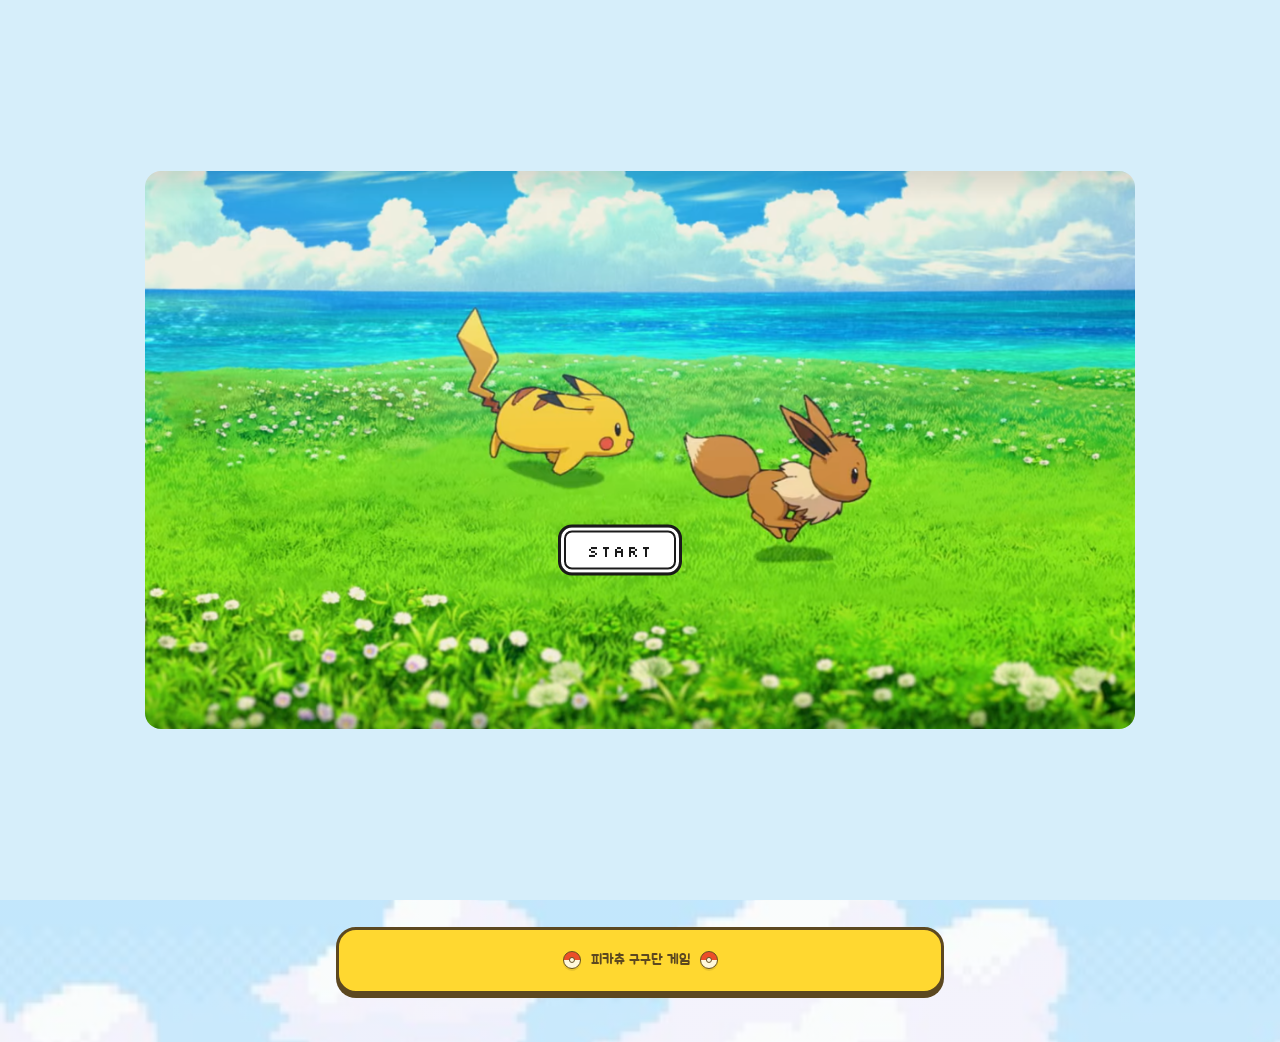
==== commit 86fff006: "Add intro clip, START button restyle, and pixel game background Use Pinterest pixel GIF for the 2s i" ====
--- a/gugudan.html
+++ b/gugudan.html
@@ -4,6 +4,9 @@
   <meta charset="UTF-8">
   <meta name="viewport" content="width=device-width, initial-scale=1.0">
   <title>포켓몬 연산 게임</title>
+  <link rel="preconnect" href="https://fonts.googleapis.com">
+  <link rel="preconnect" href="https://fonts.gstatic.com" crossorigin>
+  <link href="https://fonts.googleapis.com/css2?family=Jua&family=Silkscreen:wght@400;700&display=swap" rel="stylesheet">
   <style>
 *,*::before,*::after{box-sizing:border-box;margin:0;padding:0}
 :root{
@@ -18,7 +21,7 @@
   --untouched:#e0c868;--untouched-bg:#fffce0;--star:#ffd830;--star-empty:#f0e0a0;
   --ball-top:#e83828;--ball-bottom:#fffef8;--ball-band:#4a3820;--ball-ring:#fffef8;
   --sky:#a8d8f8;--grass:#68b850;
-  --font:"Malgun Gothic","Apple SD Gothic Neo",system-ui,sans-serif
+  --font:"Jua","Malgun Gothic","Apple SD Gothic Neo",system-ui,sans-serif
 }
 .pokeball{display:inline-block;vertical-align:middle;border-radius:50%;border:2px solid var(--ball-band);background:linear-gradient(180deg,var(--ball-top) 0%,var(--ball-top) 48%,var(--ball-band) 48%,var(--ball-band) 52%,var(--ball-bottom) 52%,var(--ball-bottom) 100%);position:relative;box-shadow:0 2px 0 rgba(0,0,0,.1);flex-shrink:0}
 .pokeball::after{content:"";position:absolute;top:50%;left:50%;transform:translate(-50%,-50%);width:38%;height:38%;border-radius:50%;background:var(--ball-ring);border:2px solid var(--ball-band)}
@@ -39,8 +42,12 @@
 body{
   min-height:100vh;font-family:var(--font);font-size:16px;line-height:1.5;color:var(--pika-brown);
   background:linear-gradient(180deg,var(--sky) 0%,#78c0f0 28%,var(--grass) 28%,#58a848 100%);
-  background-attachment:fixed;transition:background .35s ease,color .35s ease
+  background-attachment:fixed;transition:background .35s ease,color .35s ease;
+  font-synthesis:none;-webkit-font-synthesis:none
 }
+body,body *{font-weight:400!important}
+body{background:linear-gradient(rgba(255,255,255,.55),rgba(255,255,255,.55)),url("assets/game-bg.jpg") center top/cover no-repeat fixed!important}
+#gamePanel,#gamePanel *{-webkit-text-stroke-width:.4px;text-stroke-width:.4px}
 body.mode-subtract{
   --pika-yellow:#78c8b0;--pika-yellow-light:#c8e8dc;--pika-yellow-pale:#e4f4ec;
   --pika-red:#48b868;--pika-red-soft:#88d8a8;--pika-brown:#2d5048;--muted:#4a7868;
@@ -325,9 +332,30 @@
   .mon-sprite.lg{width:56px;height:56px}
   .section-title::before{width:20px;height:20px}
 }
+.intro-screen{position:fixed;inset:0;z-index:200;display:flex;flex-direction:column;align-items:center;justify-content:center;gap:24px;padding:24px;text-align:center;background-color:#d6eefa;overflow:hidden}
+.intro-screen.hidden{display:none}
+.intro-bg-img{display:block;width:auto;height:auto;max-width:100%;max-height:62vh;object-fit:contain;border-radius:16px;pointer-events:none;user-select:none}
+.intro-title{position:relative;font-size:2.6rem;font-weight:800;color:var(--pika-brown);text-shadow:0 2px 0 var(--pika-white);animation:introBob 2.2s ease-in-out infinite}
+@keyframes introBob{0%,100%{transform:translateY(0)}50%{transform:translateY(-8px)}}
+.intro-sub{position:relative;font-size:1.05rem;font-weight:700;color:var(--pika-brown);margin-top:-8px}
+.intro-stage{position:relative;display:inline-block;line-height:0}
+.intro-start-pos{position:absolute;left:48%;top:68%;transform:translate(-50%,-50%);line-height:normal}
+.intro-start-btn{position:relative;padding:12px 26px;border:3px solid #1a1a1a;border-radius:14px;background:#fff;color:#1a1a1a;font-family:"Silkscreen","Courier New",ui-monospace,monospace;font-size:calc(1.45rem - 7px);font-weight:700;letter-spacing:2px;cursor:pointer;text-shadow:none;box-shadow:inset 0 0 0 3px #fff,inset 0 0 0 5px #1a1a1a;animation:introPulse 1.6s ease-in-out infinite}
+.intro-start-btn:active{transform:translateY(1px)}
+.intro-start-btn:active{transform:translateY(2px)}
+@keyframes introPulse{0%,100%{transform:scale(1)}50%{transform:scale(1.08)}}
+.intro-screen.playing{justify-content:center}
+.intro-screen.playing .intro-bg-img{max-height:72vh;max-width:90vw;border-radius:18px;box-shadow:0 10px 30px rgba(0,0,0,.18);animation:none;image-rendering:auto}
+@media(max-width:480px){.intro-title{font-size:2rem}}
   </style>
 </head>
 <body class="mode-multiply">
+  <div id="introScreen" class="intro-screen" role="dialog" aria-label="게임 시작 화면">
+    <div class="intro-stage" id="introStage">
+      <img class="intro-bg-img" id="introImg" src="assets/pikachu.png" alt="" aria-hidden="true">
+      <div class="intro-start-pos"><button type="button" class="intro-start-btn" id="introStartBtn">START</button></div>
+    </div>
+  </div>
   <div class="pokeball-bg" aria-hidden="true">
     <span class="pokeball pb1"></span>
     <span class="pokeball pb2"></span>
@@ -433,7 +461,7 @@
           <p class="reward-name" id="rewardName">보상을 모으는 중...</p>
           <p class="reward-desc" id="rewardDesc">20점마다 별 1개가 채워져요!</p>
         </div>
-        <p class="record-points-hint">완벽해 +4 · 배우는중 +2 · 노력중 +1 · 다시도전 +0</p>
+        <p class="record-points-hint">완벽해 +4 · 노력중 +2 · 다시도전 +0</p>
         <div class="reward-tiers" id="rewardTiers"></div>
       </div>
 
@@ -442,8 +470,7 @@
         <p class="hint bingo-hint">색깔로 실력을 한눈에 볼 수 있어요!</p>
         <div class="bingo-legend">
           <span class="point-item perfect">완벽해 +4</span>
-          <span class="point-item learning">배우는중 +2</span>
-          <span class="point-item trying">노력중 +1</span>
+          <span class="point-item learning">노력중 +2</span>
           <span class="point-item retry">다시도전 +0</span>
           <span class="bingo-legend-item untouched">미도전</span>
         </div>
@@ -480,8 +507,8 @@
 const USERS_KEY="gugudan-users",DAILY_KEY="gugudan-daily",STATS_KEY="gugudan-daily-stats",TODAY_BINGO_KEY="gugudan-today-bingo",REWARD_KEY="gugudan-rewards",DANS=[2,3,4,5,6,7,8,9];
 const LEGACY_KEYS=["gugudan-daily","gugudan-daily-stats","gugudan-today-bingo","gugudan-rewards","gugudan-records","add-records","sub-records","div-records"];
 const MAX_DAILY=100,PTS_PER_STAR=20;
-const STAT_ORDER=["perfect","learning","trying","retry"];
-const STATUS={untouched:{label:"미도전",class:"untouched",points:0},learning:{label:"배우는중",class:"learning",points:2},trying:{label:"노력중",class:"trying",points:1},retry:{label:"다시 도전",class:"retry",points:0},perfect:{label:"완벽해",class:"perfect",points:4}};
+const STAT_ORDER=["perfect","learning","retry"];
+const STATUS={untouched:{label:"미도전",class:"untouched",points:0},learning:{label:"노력중",class:"learning",points:2},trying:{label:"노력중",class:"learning",points:2},retry:{label:"다시 도전",class:"retry",points:0},perfect:{label:"완벽해",class:"perfect",points:4}};
 const DEFAULT_REWARDS=[{stars:1,name:"말랑이"},{stars:2,name:"초코과자"},{stars:3,name:"뽑기게임 한판"},{stars:4,name:"놀이터"},{stars:5,name:"키즈카페"}];
 const MODE_LIST=["multiply","add","subtract","divide"];
 const MODES={multiply:{storage:"gugudan-records",logo:"×",face:"pika",modeLabel:"구구단",title:"구구단 게임",subtitle:"피카츄와 함께! 번개처럼 빠른 구구단",footer:"피카츄 구구단 게임"},add:{storage:"add-records",logo:"+",face:"squirt",modeLabel:"덧셈",title:"덧셈 게임",subtitle:"꼬부기와 함께! 물방울처럼 차근차근 덧셈",footer:"꼬부기 덧셈 게임"},subtract:{storage:"sub-records",logo:"−",face:"bulb",modeLabel:"뺄셈",title:"뺄셈 게임",subtitle:"이상해씨와 함께! 쑥쑥 자라는 뺄셈",footer:"이상해씨 뺄셈 게임"},divide:{storage:"div-records",logo:"÷",face:"char",modeLabel:"나눗셈",title:"나눗셈 게임",subtitle:"파이리와 함께! 불꽃처럼 나눠보기",footer:"파이리 나눗셈 게임"}};
@@ -548,7 +575,7 @@
 function saveRewards(){rewardsByMode[gameMode]=customRewards.map(r=>({...r})),localStorage.setItem(userStorageKey(REWARD_KEY),JSON.stringify(rewardsByMode))}
 function getRewards(){return customRewards}
 function getRecord(d,n){const k=factKey(d,n);return records[k]||(records[k]={wrongCount:0,perfect:!1,month:null,day:null}),records[k]}
-function getStatus(d,n){const r=getRecord(d,n);return r.perfect?STATUS.perfect:r.wrongCount>=3?STATUS.retry:r.wrongCount===2?STATUS.trying:r.wrongCount===1?STATUS.learning:STATUS.untouched}
+function getStatus(d,n){const r=getRecord(d,n);return r.perfect?STATUS.perfect:r.wrongCount>=3?STATUS.retry:r.wrongCount>=1?STATUS.learning:STATUS.untouched}
 function getTodayPoints(){return ensureTodayDayPoints(),getTodayDayPoints()}
 function addDailyPoints(pts){ensureTodayDayPoints();const k=todayKey(),cur=getTodayDayPoints();dailyData[k][gameMode]=Math.min(cur+pts,MAX_DAILY),saveDaily()}
 function touchRecord(d,n){const r=getRecord(d,n),{month,day}=getTodayParts();r.month=month,r.day=day}
@@ -557,7 +584,7 @@
 function getStarCount(pts){return Math.min(5,Math.floor(pts/PTS_PER_STAR))}
 function getCurrentReward(pts){const s=getStarCount(pts);return 0===s?{name:"보상을 모으는 중...",desc:"20점마다 별 1개가 채워져요!"}:{name:getRewards()[s-1].name,desc:rewardDesc(s)}}
 function getTopStat(st){let top=null,max=0;STAT_ORDER.forEach(k=>{st[k]>max&&(max=st[k],top=k)});return max>0?{key:top,count:max,info:STATUS[top]}:null}
-function renderTodayStats(){const st=getTodayStats(),top=getTopStat(st);todayTotalEl.textContent=st.total,statsRowsEl.innerHTML="";if(0===st.total)return todayTopColorEl.className="stats-top empty",todayTopColorEl.textContent="아직 문제를 풀지 않았어요",void 0;if(top){const c={perfect:"초록",learning:"노랑",trying:"주황",retry:"빨강"};todayTopColorEl.className="stats-top",todayTopColorEl.textContent="가장 많이 푼 유형: "+top.info.label+" ("+c[top.key]+") — "+top.count+"문제"}STAT_ORDER.forEach(k=>{const info=STATUS[k],cnt=st[k],pct=st.total?Math.round(cnt/st.total*100):0,isTop=top&&top.key===k,row=document.createElement("div");row.className="stat-row"+(isTop?" top-row":""),row.innerHTML='<span class="stat-label"><span class="stat-dot '+k+'"></span>'+info.label+" +"+info.points+'점</span><div class="stat-bar-wrap"><div class="stat-bar '+k+'" style="width:'+pct+'%"></div></div><span class="stat-count"><em>'+cnt+'</em>개</span>',statsRowsEl.appendChild(row)})}
+function renderTodayStats(){const raw=getTodayStats(),st={total:raw.total,perfect:raw.perfect||0,learning:(raw.learning||0)+(raw.trying||0),retry:raw.retry||0},top=getTopStat(st);todayTotalEl.textContent=st.total,statsRowsEl.innerHTML="";if(0===st.total)return todayTopColorEl.className="stats-top empty",todayTopColorEl.textContent="아직 문제를 풀지 않았어요",void 0;if(top){const c={perfect:"초록",learning:"노랑",retry:"빨강"};todayTopColorEl.className="stats-top",todayTopColorEl.textContent="가장 많이 푼 유형: "+top.info.label+" ("+c[top.key]+") — "+top.count+"문제"}STAT_ORDER.forEach(k=>{const info=STATUS[k],cnt=st[k],pct=st.total?Math.round(cnt/st.total*100):0,isTop=top&&top.key===k,row=document.createElement("div");row.className="stat-row"+(isTop?" top-row":""),row.innerHTML='<span class="stat-label"><span class="stat-dot '+k+'"></span>'+info.label+" +"+info.points+'점</span><div class="stat-bar-wrap"><div class="stat-bar '+k+'" style="width:'+pct+'%"></div></div><span class="stat-count"><em>'+cnt+'</em>개</span>',statsRowsEl.appendChild(row)})}
 function renderBingoBoard(){if("multiply"!==gameMode)return bingoPanel.classList.add("hidden"),void 0;bingoPanel.classList.remove("hidden");const todayMap=getTodayBingoMap();bingoBoardEl.innerHTML="";const corner=document.createElement("div");corner.className="bingo-head",bingoBoardEl.appendChild(corner);for(let n=1;n<=9;n++){const h=document.createElement("div");h.className="bingo-head col-head",h.textContent="×"+n,bingoBoardEl.appendChild(h)}DANS.forEach(d=>{const label=document.createElement("div");label.className="bingo-row-label"+(selectedDans.has(d)?" active":""),label.textContent=d+"단",bingoBoardEl.appendChild(label);for(let n=1;n<=9;n++){const p=getProblem(d,n),st=getStatus(d,n),attempted=isAttempted(d,n),todayCls=todayMap[p.key],cell=document.createElement("div");cell.className="bingo-cell"+(attempted?" "+st.class:" untouched")+(todayCls?" today":"");const title=attempted?st.label:"미도전";cell.title=p.short+" = "+p.answer+" ("+title+")",cell.innerHTML="<span>"+p.short+"</span>"+(attempted?'<span class="bingo-ans">='+p.answer+"</span>":""),bingoBoardEl.appendChild(cell)}})}
 function renderRewardPanel(){const m=MODES[gameMode],{month,day}=getTodayParts(),pts=getTodayPoints(),stars=getStarCount(pts),reward=getCurrentReward(pts),rw=getRewards();todayDateEl.textContent=formatDate(month,day),rewardModeLabel.innerHTML='<span class="mon-sprite sm '+m.face+'" aria-hidden="true"></span>'+m.modeLabel+" 보상",todayPointsEl.textContent=pts,starDisplay.innerHTML="";for(let i=1;i<=5;i++){const el=document.createElement("span");el.className="star"+(i<=stars?" filled":""),el.textContent="★",starDisplay.appendChild(el)}rewardNameEl.textContent=reward.name,rewardDescEl.textContent=reward.desc,rewardTiersEl.innerHTML="",rw.forEach(r=>{const el=document.createElement("div");el.className="tier-item"+(stars>=r.stars?" active":""),el.innerHTML='<span class="tier-stars">'+starStr(r.stars)+'</span><span>'+r.name+"</span>",rewardTiersEl.appendChild(el)}),renderTodayStats(),renderBingoBoard()}
 function applyTheme(mode){document.body.classList.remove("mode-multiply","mode-add","mode-subtract","mode-divide"),document.body.classList.add("mode-"+mode)}
@@ -590,7 +617,11 @@
 function resetRewardEdit(){customRewards=DEFAULT_REWARDS.map(r=>({...r})),rewardsByMode[gameMode]=customRewards.map(r=>({...r})),saveRewards(),renderRewardEdit(),renderRewardPanel(),rewardSaveMsg.textContent="기본 보상으로 돌렸어요!",setTimeout(()=>rewardSaveMsg.textContent="",2500)}
 function initTabs(){const tabs=document.querySelectorAll(".tab"),panels={game:document.getElementById("gamePanel"),record:document.getElementById("recordPanel"),rewardEdit:document.getElementById("rewardEditPanel")};tabs.forEach(t=>{t.addEventListener("click",()=>{const g=t.dataset.tab;tabs.forEach(x=>{x.classList.toggle("active",x===t),x.setAttribute("aria-selected",x===t?"true":"false")}),Object.entries(panels).forEach(([k,p])=>{const a=k===g;p.classList.toggle("active",a),p.hidden=!a}),"record"===g&&renderRewardPanel(),"rewardEdit"===g&&renderRewardEdit()})})}
 function initModeTabs(){document.querySelectorAll(".mode-tab").forEach(t=>{t.addEventListener("click",()=>switchMode(t.dataset.mode))})}
-document.getElementById("answerSpinUp").addEventListener("click",()=>{answerInput.disabled||answerInput.stepUp()}),document.getElementById("answerSpinDown").addEventListener("click",()=>{answerInput.disabled||answerInput.stepDown()}),answerForm.addEventListener("submit",handleAnswer),retryBtn.addEventListener("click",resetCurrentProblem),pickBtn.addEventListener("click",showProblemPicker),hintBtn.addEventListener("click",openHint),hintClose.addEventListener("click",closeHint),hintBack.addEventListener("click",closeHint),hintOverlay.addEventListener("click",e=>{e.target===hintOverlay&&closeHint()}),saveRewardsBtn.addEventListener("click",saveRewardEdit),resetRewardsBtn.addEventListener("click",resetRewardEdit),addUserBtn.addEventListener("click",addUser),newUserNameEl.addEventListener("keydown",e=>{"Enter"===e.key&&(e.preventDefault(),addUser())}),initUsers(),initModeTabs(),initDanButtons(),initTabs(),updateModeUI(),updatePickBtn(),updateGameLayout(),renderRewardEdit(),renderRewardPanel();
+const introScreen=document.getElementById("introScreen"),introStartBtn=document.getElementById("introStartBtn"),introImg=document.getElementById("introImg");
+let introTimer=null;const INTRO_CLIP_SEC=2;
+function finishIntro(){introTimer&&(clearTimeout(introTimer),introTimer=null),introScreen.classList.add("hidden")}
+function startIntroClip(){introScreen.classList.add("playing"),introStartBtn.classList.add("hidden"),introImg.src="assets/intro-clip.gif",introTimer=setTimeout(finishIntro,1e3*INTRO_CLIP_SEC)}
+introStartBtn.addEventListener("click",startIntroClip),document.getElementById("answerSpinUp").addEventListener("click",()=>{answerInput.disabled||answerInput.stepUp()}),document.getElementById("answerSpinDown").addEventListener("click",()=>{answerInput.disabled||answerInput.stepDown()}),answerForm.addEventListener("submit",handleAnswer),retryBtn.addEventListener("click",resetCurrentProblem),pickBtn.addEventListener("click",showProblemPicker),hintBtn.addEventListener("click",openHint),hintClose.addEventListener("click",closeHint),hintBack.addEventListener("click",closeHint),hintOverlay.addEventListener("click",e=>{e.target===hintOverlay&&closeHint()}),saveRewardsBtn.addEventListener("click",saveRewardEdit),resetRewardsBtn.addEventListener("click",resetRewardEdit),addUserBtn.addEventListener("click",addUser),newUserNameEl.addEventListener("keydown",e=>{"Enter"===e.key&&(e.preventDefault(),addUser())}),initUsers(),initModeTabs(),initDanButtons(),initTabs(),updateModeUI(),updatePickBtn(),updateGameLayout(),renderRewardEdit(),renderRewardPanel();
   </script>
 </body>
 </html>
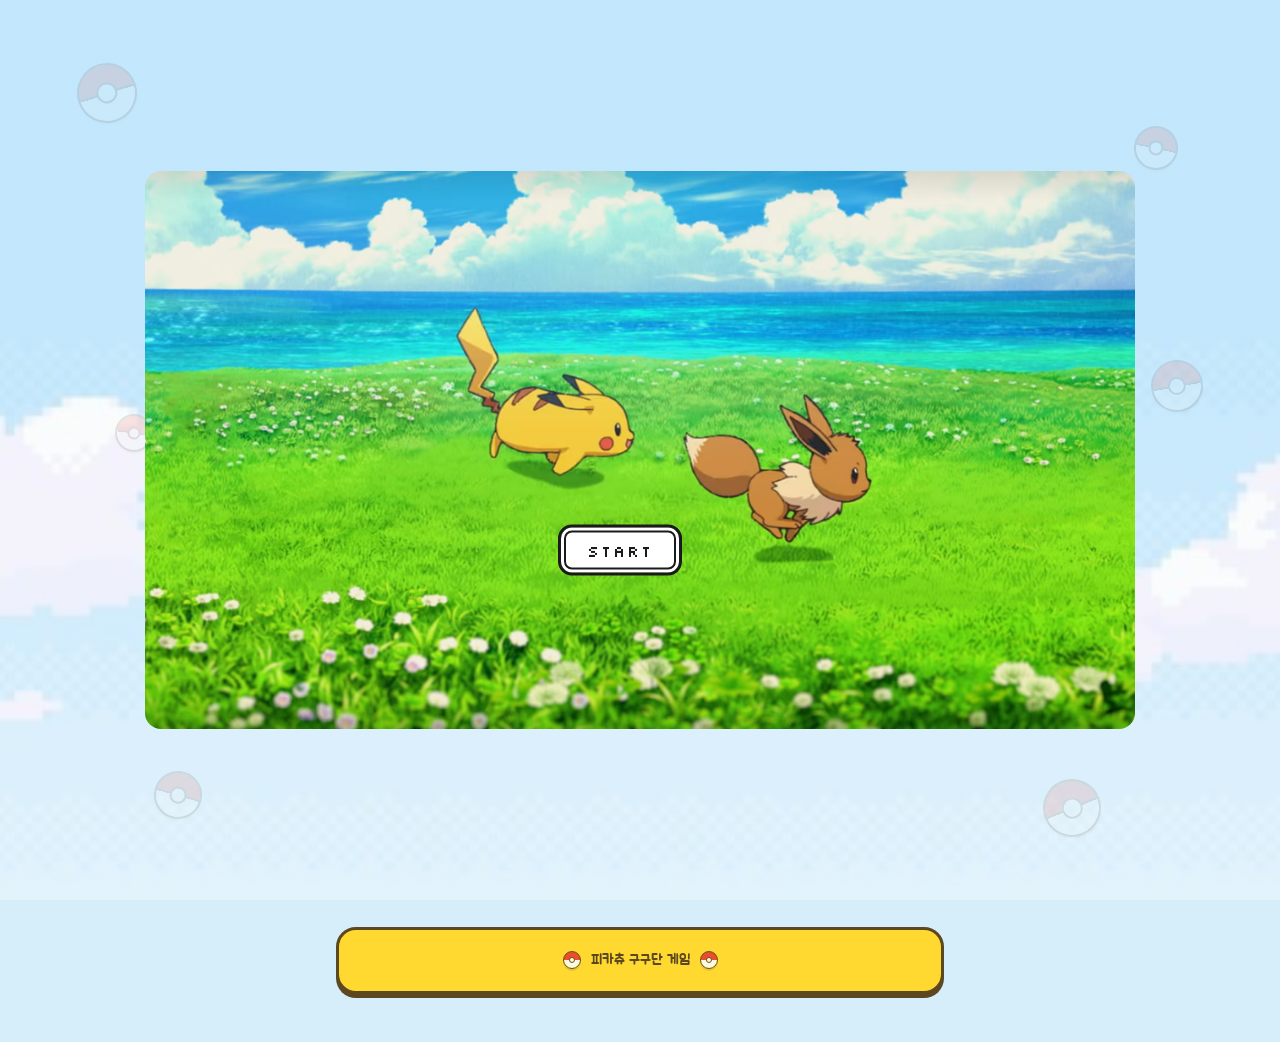
==== commit a71660f8: "Apply game-bg full-screen background to intro screens; mobile-friendly fixed bg; loop intro clip twi" ====
--- a/gugudan.html
+++ b/gugudan.html
@@ -46,7 +46,8 @@
   font-synthesis:none;-webkit-font-synthesis:none
 }
 body,body *{font-weight:400!important}
-body{background:linear-gradient(rgba(255,255,255,.55),rgba(255,255,255,.55)),url("assets/game-bg.jpg") center top/cover no-repeat fixed!important}
+body{background:#d6eefa!important}
+body::before{content:"";position:fixed;inset:0;z-index:-1;pointer-events:none;background:linear-gradient(rgba(255,255,255,.55),rgba(255,255,255,.55)),url("assets/game-bg.jpg") center center/cover no-repeat}
 #gamePanel,#gamePanel *{-webkit-text-stroke-width:.4px;text-stroke-width:.4px}
 body.mode-subtract{
   --pika-yellow:#78c8b0;--pika-yellow-light:#c8e8dc;--pika-yellow-pale:#e4f4ec;
@@ -193,6 +194,22 @@
 .result-overlay.correct .result-text{color:var(--perfect)}
 .result-overlay.wrong .result-text{color:var(--retry)}
 @keyframes resultPop{from{transform:scale(.82);opacity:0}to{transform:scale(1);opacity:1}}
+.event-overlay{position:fixed;inset:0;background:rgba(61,41,20,.55);z-index:120;display:flex;align-items:center;justify-content:center;padding:18px}
+.event-overlay.hidden{display:none}
+.event-modal{text-align:center;animation:resultPop .35s ease;max-width:340px;width:100%;padding:26px 22px 22px;background:var(--pika-white);border:4px solid var(--pika-brown);border-radius:22px;box-shadow:var(--shadow)}
+.event-title{font-size:1.6rem;font-weight:900;color:var(--pika-brown);margin-bottom:10px}
+.event-msg{font-size:1.02rem;line-height:1.5;color:var(--pika-brown);white-space:pre-line;margin-bottom:16px}
+.event-stars{display:flex;justify-content:center;gap:4px;margin-bottom:16px}
+.event-stars.hidden{display:none}
+.event-star{font-size:2rem;color:var(--star);animation:starPop .5s ease backwards}
+.event-star:nth-child(2){animation-delay:.1s}.event-star:nth-child(3){animation-delay:.2s}.event-star:nth-child(4){animation-delay:.3s}.event-star:nth-child(5){animation-delay:.4s}
+@keyframes starPop{from{transform:scale(0) rotate(-30deg);opacity:0}to{transform:scale(1) rotate(0);opacity:1}}
+.event-btn{font-size:1.1rem;padding:12px 28px}
+.score-bar{display:flex;align-items:center;justify-content:center;gap:6px;margin:0 auto 14px;padding:8px 18px;width:fit-content;border:3px solid var(--pika-brown);border-radius:9999px;background:var(--pika-yellow-pale);box-shadow:0 3px 0 var(--pika-brown);font-weight:800}
+.score-bar.hidden{display:none}
+.score-bar .score-bar-label{font-size:.95rem;color:var(--pika-brown)}
+.score-bar #scoreBarVal{font-size:1.4rem;color:#e07a00}
+.score-bar .score-bar-max{font-size:.9rem;color:var(--muted)}
 .game-actions{display:flex;justify-content:center;gap:8px;margin-top:16px;flex-wrap:wrap}
 .secondary-btn,.start-btn{padding:10px 16px;border:2px solid var(--pika-brown);border-radius:14px;background:var(--pika-white);color:var(--pika-brown);font-size:14px;font-weight:800;cursor:pointer;min-height:44px;box-shadow:0 3px 0 var(--pika-brown)}
 .secondary-btn:hover,.start-btn:hover{background:var(--pika-yellow-pale)}
@@ -278,8 +295,9 @@
 .bingo-head.col-head{color:var(--pika-red)}
 .bingo-row-label{background:var(--pika-yellow-pale);border-radius:8px;border:2px solid var(--pika-brown)}
 .bingo-row-label.active{background:var(--pika-red);color:var(--pika-white)}
-.bingo-cell{display:flex;flex-direction:column;align-items:center;justify-content:center;aspect-ratio:1;min-height:36px;border-radius:8px;font-size:10px;font-weight:800;line-height:1.15;border:2px solid var(--pika-brown);background:var(--untouched-bg);color:var(--muted)}
+.bingo-cell{position:relative;display:flex;flex-direction:column;align-items:center;justify-content:center;aspect-ratio:1;min-height:36px;border-radius:8px;font-size:10px;font-weight:800;line-height:1.15;border:2px solid var(--pika-brown);background:var(--untouched-bg);color:var(--muted)}
 .bingo-cell .bingo-ans{font-size:9px;margin-top:2px;opacity:.9}
+.bingo-cell.done::after{content:"✓";position:absolute;top:-5px;right:-5px;width:16px;height:16px;display:flex;align-items:center;justify-content:center;background:#fff;color:#1fa855;border:2px solid #1fa855;border-radius:50%;font-size:9px;font-weight:900;box-shadow:0 1px 2px rgba(0,0,0,.25)}
 .bingo-cell.perfect{background:var(--perfect);color:#fff;border-color:#158040}
 .bingo-cell.learning{background:var(--learning);color:var(--learning-text);border-color:#c8a000}
 .bingo-cell.trying{background:var(--trying);color:#fff;border-color:#c05810}
@@ -331,9 +349,41 @@
   .mon-sprite.sm{width:22px;height:22px}
   .mon-sprite.lg{width:56px;height:56px}
   .section-title::before{width:20px;height:20px}
+  .user-pill{padding:7px 12px;font-size:13px}
+  .user-add input{font-size:15px;padding:9px 10px;min-height:42px}
+  .user-add-btn{padding:9px 12px;font-size:13px;min-height:42px}
+  .tab{font-size:13px;padding:8px 6px;min-height:38px}
+  .dan-btn{padding:10px 6px;font-size:13px;min-height:44px}
+  .submit-btn{padding:10px 14px;font-size:15px;min-height:48px}
+  .answer-input-wrap input{font-size:20px;min-height:48px;padding-right:3.6rem}
+  .answer-spinners{right:10px;width:30px}
+  .secondary-btn,.start-btn{padding:9px 12px;font-size:13px;min-height:42px}
+  .score-bar{padding:6px 14px}.score-bar #scoreBarVal{font-size:1.2rem}
+  .event-modal{padding:22px 16px 18px}.event-title{font-size:1.35rem}.event-msg{font-size:.95rem}.event-btn{font-size:1rem;padding:10px 22px}
+  .event-star{font-size:1.7rem}
 }
-.intro-screen{position:fixed;inset:0;z-index:200;display:flex;flex-direction:column;align-items:center;justify-content:center;gap:24px;padding:24px;text-align:center;background-color:#d6eefa;overflow:hidden}
+@media(max-width:360px){
+  .question{font-size:2.1rem}
+  .mode-tab{font-size:9px;padding:7px 1px}
+  .face-icon{width:20px;height:20px}
+  .tab{font-size:12px;padding:7px 4px}
+  .user-add{flex-wrap:wrap}.user-add-btn{flex:1}
+  .dan-btn{font-size:12px;min-height:42px}
+  .submit-btn{font-size:14px;padding:9px 10px}
+  .answer-input-wrap input{font-size:18px;min-height:46px}
+  .hero-title{font-size:1.5rem}
+}
+.intro-screen{position:fixed;inset:0;z-index:200;display:flex;flex-direction:column;align-items:center;justify-content:center;gap:24px;padding:24px;text-align:center;background:linear-gradient(rgba(255,255,255,.55),rgba(255,255,255,.55)),url("assets/game-bg.jpg") center center/cover no-repeat,#d6eefa;overflow:hidden}
 .intro-screen.hidden{display:none}
+.intro-pokeballs{position:absolute;inset:0;pointer-events:none;overflow:hidden;z-index:0}
+.intro-pokeballs .pokeball{position:absolute;opacity:.12}
+.intro-pokeballs .pb1{top:7%;left:6%;width:60px;height:60px;transform:rotate(-18deg)}
+.intro-pokeballs .pb2{top:14%;right:8%;width:44px;height:44px;transform:rotate(12deg)}
+.intro-pokeballs .pb3{top:46%;left:9%;width:38px;height:38px;transform:rotate(8deg)}
+.intro-pokeballs .pb4{top:40%;right:6%;width:52px;height:52px;transform:rotate(-10deg)}
+.intro-pokeballs .pb5{bottom:9%;left:12%;width:48px;height:48px;transform:rotate(16deg)}
+.intro-pokeballs .pb6{bottom:7%;right:14%;width:58px;height:58px;transform:rotate(-22deg)}
+.intro-stage{z-index:1}
 .intro-bg-img{display:block;width:auto;height:auto;max-width:100%;max-height:62vh;object-fit:contain;border-radius:16px;pointer-events:none;user-select:none}
 .intro-title{position:relative;font-size:2.6rem;font-weight:800;color:var(--pika-brown);text-shadow:0 2px 0 var(--pika-white);animation:introBob 2.2s ease-in-out infinite}
 @keyframes introBob{0%,100%{transform:translateY(0)}50%{transform:translateY(-8px)}}
@@ -346,11 +396,19 @@
 @keyframes introPulse{0%,100%{transform:scale(1)}50%{transform:scale(1.08)}}
 .intro-screen.playing{justify-content:center}
 .intro-screen.playing .intro-bg-img{max-height:72vh;max-width:90vw;border-radius:18px;box-shadow:0 10px 30px rgba(0,0,0,.18);animation:none;image-rendering:auto}
-@media(max-width:480px){.intro-title{font-size:2rem}}
+@media(max-width:480px){.intro-title{font-size:2rem}.intro-start-btn{padding:8px 16px;font-size:.8rem;letter-spacing:1px;border-width:2px;border-radius:11px;box-shadow:inset 0 0 0 2px #fff,inset 0 0 0 4px #1a1a1a}}
   </style>
 </head>
 <body class="mode-multiply">
   <div id="introScreen" class="intro-screen" role="dialog" aria-label="게임 시작 화면">
+    <div class="intro-pokeballs" aria-hidden="true">
+      <span class="pokeball pb1"></span>
+      <span class="pokeball pb2"></span>
+      <span class="pokeball pb3"></span>
+      <span class="pokeball pb4"></span>
+      <span class="pokeball pb5"></span>
+      <span class="pokeball pb6"></span>
+    </div>
     <div class="intro-stage" id="introStage">
       <img class="intro-bg-img" id="introImg" src="assets/pikachu.png" alt="" aria-hidden="true">
       <div class="intro-start-pos"><button type="button" class="intro-start-btn" id="introStartBtn">START</button></div>
@@ -383,8 +441,8 @@
 
     <nav class="mode-tabs" role="tablist" aria-label="게임 종류">
       <button type="button" class="mode-tab active" data-mode="multiply"><span class="face-icon pika" aria-hidden="true"></span>구구단</button>
-      <button type="button" class="mode-tab" data-mode="add"><span class="face-icon bulb" aria-hidden="true"></span>덧셈</button>
-      <button type="button" class="mode-tab" data-mode="subtract"><span class="face-icon squirt" aria-hidden="true"></span>뺄셈</button>
+      <button type="button" class="mode-tab" data-mode="add"><span class="face-icon squirt" aria-hidden="true"></span>덧셈</button>
+      <button type="button" class="mode-tab" data-mode="subtract"><span class="face-icon bulb" aria-hidden="true"></span>뺄셈</button>
       <button type="button" class="mode-tab" data-mode="divide"><span class="face-icon char" aria-hidden="true"></span>나눗셈</button>
     </nav>
 
@@ -408,6 +466,7 @@
       </div>
 
       <div class="game-area hidden" id="gameArea">
+        <div class="score-bar hidden" id="scoreBar"><span class="score-bar-label">⭐ 점수</span> <strong id="scoreBarVal">0</strong> <span class="score-bar-max">/ 100</span></div>
         <div class="question-card">
           <p class="question" id="question">3 × 7 = ?</p>
           <form id="answerForm" class="answer-form">
@@ -437,6 +496,15 @@
       </div>
     </div>
 
+    <div id="eventOverlay" class="event-overlay hidden" role="dialog" aria-modal="true" aria-labelledby="eventTitle">
+      <div class="event-modal">
+        <p id="eventTitle" class="event-title"></p>
+        <p id="eventMsg" class="event-msg"></p>
+        <div id="eventStars" class="event-stars hidden"></div>
+        <button type="button" id="eventBtn" class="start-btn event-btn">확인</button>
+      </div>
+    </div>
+
     <div id="hintOverlay" class="hint-overlay hidden" role="dialog" aria-modal="true" aria-labelledby="hintTitle">
       <div class="hint-modal">
         <button type="button" class="hint-close" id="hintClose" aria-label="힌트 닫기">✕</button>
@@ -461,7 +529,7 @@
           <p class="reward-name" id="rewardName">보상을 모으는 중...</p>
           <p class="reward-desc" id="rewardDesc">20점마다 별 1개가 채워져요!</p>
         </div>
-        <p class="record-points-hint">완벽해 +4 · 노력중 +2 · 다시도전 +0</p>
+        <p class="record-points-hint">정답 +10점 · 오답 −5점 · 100점이면 미션 완료!</p>
         <div class="reward-tiers" id="rewardTiers"></div>
       </div>
 
@@ -469,9 +537,9 @@
         <h2 class="section-title">학습 빙고판</h2>
         <p class="hint bingo-hint">색깔로 실력을 한눈에 볼 수 있어요!</p>
         <div class="bingo-legend">
-          <span class="point-item perfect">완벽해 +4</span>
-          <span class="point-item learning">노력중 +2</span>
-          <span class="point-item retry">다시도전 +0</span>
+          <span class="point-item perfect">완벽해 (한 번에) ✓</span>
+          <span class="point-item learning">노력중 (1~2번)</span>
+          <span class="point-item retry">다시도전 (3번+)</span>
           <span class="bingo-legend-item untouched">미도전</span>
         </div>
         <div class="bingo-wrap">
@@ -514,8 +582,10 @@
 const MODES={multiply:{storage:"gugudan-records",logo:"×",face:"pika",modeLabel:"구구단",title:"구구단 게임",subtitle:"피카츄와 함께! 번개처럼 빠른 구구단",footer:"피카츄 구구단 게임"},add:{storage:"add-records",logo:"+",face:"squirt",modeLabel:"덧셈",title:"덧셈 게임",subtitle:"꼬부기와 함께! 물방울처럼 차근차근 덧셈",footer:"꼬부기 덧셈 게임"},subtract:{storage:"sub-records",logo:"−",face:"bulb",modeLabel:"뺄셈",title:"뺄셈 게임",subtitle:"이상해씨와 함께! 쑥쑥 자라는 뺄셈",footer:"이상해씨 뺄셈 게임"},divide:{storage:"div-records",logo:"÷",face:"char",modeLabel:"나눗셈",title:"나눗셈 게임",subtitle:"파이리와 함께! 불꽃처럼 나눠보기",footer:"파이리 나눗셈 게임"}};
 const HINT_THEMES=[{id:"fingers",label:"손가락",icon:"🖐️"},{id:"fruit",label:"과일",icon:"🍎",emoji:"🍎"},{id:"animal",label:"동물",icon:"🐶",emoji:"🐶"},{id:"candy",label:"사탕",icon:"🍬",emoji:"🍬"},{id:"cake",label:"케이크",icon:"🍰",emoji:"🍰"}];
 let usersData,gameMode="multiply",hintTheme="fingers",records={},dailyData={},dailyStats={},todayBingo={},rewardsByMode={},customRewards=DEFAULT_REWARDS.map(r=>({...r})),selectedDans=new Set(),currentProblem=null,answered=!1,autoAdvanceTimer=null,resultCloseTimer=null;
-const AUTO_ADVANCE_MS=1400;
+let danQueue=[],currentDan=null,danRunActive=!1,eventAction=null;
+const AUTO_ADVANCE_MS=1400,WIN_SCORE=100,CORRECT_PTS=10,WRONG_PTS=5;
 const resultOverlay=document.getElementById("resultOverlay"),resultImage=document.getElementById("resultImage"),resultWrongIcon=document.getElementById("resultWrongIcon"),resultText=document.getElementById("resultText");
+const eventOverlay=document.getElementById("eventOverlay"),eventTitle=document.getElementById("eventTitle"),eventMsg=document.getElementById("eventMsg"),eventStars=document.getElementById("eventStars"),eventBtn=document.getElementById("eventBtn"),scoreBar=document.getElementById("scoreBar"),scoreBarVal=document.getElementById("scoreBarVal");
 const appLogo=document.getElementById("appLogo"),appMascot=document.getElementById("appMascot"),appTitle=document.getElementById("appTitle"),appSubtitle=document.getElementById("appSubtitle"),appFooterText=document.getElementById("appFooterText"),userPillsEl=document.getElementById("userPills"),newUserNameEl=document.getElementById("newUserName"),addUserBtn=document.getElementById("addUserBtn"),recordUserNameEl=document.getElementById("recordUserName"),rewardModeLabel=document.getElementById("rewardModeLabel"),bingoPanel=document.getElementById("bingoPanel"),danSelectArea=document.getElementById("danSelectArea"),hintBtn=document.getElementById("hintBtn"),hintOverlay=document.getElementById("hintOverlay"),hintClose=document.getElementById("hintClose"),hintBack=document.getElementById("hintBack"),hintProblemText=document.getElementById("hintProblemText"),hintThemesEl=document.getElementById("hintThemes"),hintContent=document.getElementById("hintContent"),danButtons=document.getElementById("danButtons"),problemPicker=document.getElementById("problemPicker"),problemGrid=document.getElementById("problemGrid"),gameArea=document.getElementById("gameArea"),questionEl=document.getElementById("question"),answerForm=document.getElementById("answerForm"),answerInput=document.getElementById("answerInput"),retryBtn=document.getElementById("retryBtn"),pickBtn=document.getElementById("pickBtn"),todayDateEl=document.getElementById("todayDate"),todayPointsEl=document.getElementById("todayPoints"),starDisplay=document.getElementById("starDisplay"),rewardNameEl=document.getElementById("rewardName"),rewardDescEl=document.getElementById("rewardDesc"),rewardTiersEl=document.getElementById("rewardTiers"),todayTotalEl=document.getElementById("todayTotal"),todayTopColorEl=document.getElementById("todayTopColor"),statsRowsEl=document.getElementById("statsRows"),bingoBoardEl=document.getElementById("bingoBoard"),rewardEditList=document.getElementById("rewardEditList"),saveRewardsBtn=document.getElementById("saveRewardsBtn"),resetRewardsBtn=document.getElementById("resetRewardsBtn"),rewardSaveMsg=document.getElementById("rewardSaveMsg");
 function currentUserId(){return usersData.currentId}
 function getCurrentUser(){return usersData.users.find(u=>u.id===usersData.currentId)||usersData.users[0]}
@@ -532,10 +602,10 @@
 function loadAllRewards(){try{const s=localStorage.getItem(userStorageKey(REWARD_KEY));if(s){const p=JSON.parse(s);if(Array.isArray(p)&&5===p.length){const c=p.map(r=>({...r})),base=defaultRewardsByMode();return base.multiply=c,base}if(p&&p.multiply){const base=defaultRewardsByMode();return MODE_LIST.forEach(m=>{p[m]&&5===p[m].length&&(base[m]=p[m].map(r=>({...r})))}),base}}}catch{}return defaultRewardsByMode()}
 function syncCustomRewards(){customRewards=(rewardsByMode[gameMode]||DEFAULT_REWARDS.map(r=>({...r}))).map(r=>({...r}))}
 function reloadUserData(){records=loadRecords(),dailyData=loadDaily(),dailyStats=loadStats(),todayBingo=loadTodayBingo(),rewardsByMode=loadAllRewards(),syncCustomRewards()}
-function resetGameState(){clearAutoAdvance(),closeResultPopup(),closeHint(),selectedDans.clear(),currentProblem=null,answered=!1,gameArea.classList.add("hidden"),problemPicker.classList.add("hidden"),hintBtn.classList.add("hidden")}
+function resetGameState(){clearAutoAdvance(),closeResultPopup(),closeEvent(),closeHint(),selectedDans.clear(),danQueue=[],currentDan=null,danRunActive=!1,currentProblem=null,answered=!1,gameArea.classList.add("hidden"),problemPicker.classList.add("hidden"),hintBtn.classList.add("hidden")}
 function renderUserPills(){userPillsEl.innerHTML="",usersData.users.forEach(u=>{const b=document.createElement("button");b.type="button",b.className="user-pill"+(u.id===usersData.currentId?" active":""),b.textContent=u.name,b.setAttribute("role","option"),b.setAttribute("aria-selected",u.id===usersData.currentId?"true":"false"),b.addEventListener("click",()=>switchUser(u.id)),userPillsEl.appendChild(b)}),recordUserNameEl.textContent=getCurrentUser().name}
-function switchUser(uid){if(uid===usersData.currentId)return;usersData.currentId=uid,saveUsers(),reloadUserData(),resetGameState(),renderUserPills(),updateGameLayout(),isRandomMode()?startRandomProblem():(initDanButtons(),updateProblemPicker()),renderRewardPanel(),renderRewardEdit()}
-function addUser(){const name=newUserNameEl.value.trim()||"플레이어"+(usersData.users.length+1),id="u"+Date.now()+"_"+Math.floor(1e3*Math.random());usersData.users.push({id,name}),usersData.currentId=id,saveUsers(),newUserNameEl.value="",reloadUserData(),resetGameState(),renderUserPills(),updateGameLayout(),isRandomMode()?startRandomProblem():(initDanButtons(),updateProblemPicker()),renderRewardPanel(),renderRewardEdit()}
+function switchUser(uid){if(uid===usersData.currentId)return;usersData.currentId=uid,saveUsers(),reloadUserData(),resetGameState(),renderUserPills(),updateGameLayout(),isRandomMode()?startRandomProblem():initDanButtons(),renderRewardPanel(),renderRewardEdit()}
+function addUser(){const name=newUserNameEl.value.trim()||"플레이어"+(usersData.users.length+1),id="u"+Date.now()+"_"+Math.floor(1e3*Math.random());usersData.users.push({id,name}),usersData.currentId=id,saveUsers(),newUserNameEl.value="",reloadUserData(),resetGameState(),renderUserPills(),updateGameLayout(),isRandomMode()?startRandomProblem():initDanButtons(),renderRewardPanel(),renderRewardEdit()}
 function initUsers(){usersData=loadUsersData(),reloadUserData(),renderUserPills()}
 function isRandomMode(){return"add"===gameMode||"subtract"===gameMode||"divide"===gameMode}
 function pickRandomPair(){let d,n,t=0;do{d=DANS[Math.floor(Math.random()*DANS.length)],n=1+Math.floor(Math.random()*9),t++}while(currentProblem&&currentProblem.dan===d&&currentProblem.num===n&&t<24);return{d,n}}
@@ -543,9 +613,21 @@
 function closeResultPopup(){resultOverlay.classList.add("hidden"),resultCloseTimer&&(clearTimeout(resultCloseTimer),resultCloseTimer=null)}
 function showResultPopup(correct,msg){closeResultPopup(),resultOverlay.classList.remove("hidden"),resultOverlay.classList.toggle("correct",correct),resultOverlay.classList.toggle("wrong",!correct),resultImage.classList.toggle("hidden",!correct),resultWrongIcon.classList.toggle("hidden",correct),resultText.textContent=msg,resultCloseTimer=setTimeout(closeResultPopup,AUTO_ADVANCE_MS)}
 function clearAutoAdvance(){autoAdvanceTimer&&(clearTimeout(autoAdvanceTimer),autoAdvanceTimer=null)}
-function scheduleAutoAdvance(){clearAutoAdvance(),autoAdvanceTimer=setTimeout(()=>{autoAdvanceTimer=null;if(isRandomMode())startRandomProblem();else if(selectedDans.size>0){const p=pickRandomFromSelectedDans();selectProblem(p.d,p.n)}else showProblemPicker()},AUTO_ADVANCE_MS)}
-function updateGameLayout(){isRandomMode()?(danSelectArea.classList.add("hidden"),problemPicker.classList.add("hidden")):(danSelectArea.classList.remove("hidden"),updateProblemPicker())}
-function updatePickBtn(){pickBtn.textContent="다른 문제 고르기",pickBtn.classList.toggle("hidden",isRandomMode())}
+function scheduleAutoAdvance(){clearAutoAdvance(),autoAdvanceTimer=setTimeout(()=>{autoAdvanceTimer=null;if("multiply"===gameMode)nextDanProblem();else if(isRandomMode())startRandomProblem();else if(selectedDans.size>0){const p=pickRandomFromSelectedDans();selectProblem(p.d,p.n)}else showProblemPicker()},AUTO_ADVANCE_MS)}
+function shuffleArr(a){for(let i=a.length-1;i>0;i--){const j=Math.floor(Math.random()*(i+1));[a[i],a[j]]=[a[j],a[i]]}return a}
+function startDanRun(d){clearAutoAdvance(),closeResultPopup(),closeEvent(),closeHint(),currentDan=d,selectedDans.clear(),selectedDans.add(d),danQueue=shuffleArr([1,2,3,4,5,6,7,8,9]),danRunActive=!0,updateDanButtons(),problemPicker.classList.add("hidden"),renderBingoBoard(),updateScoreBar(),nextDanProblem()}
+function removeFromQueue(num){const i=danQueue.indexOf(num);i>=0&&danQueue.splice(i,1)}
+function nextDanProblem(){clearAutoAdvance();if(!danQueue.length)return void danComplete();let num=danQueue[Math.floor(Math.random()*danQueue.length)];currentProblem&&danQueue.length>1&&currentProblem.num===num&&(num=danQueue[(danQueue.indexOf(num)+1)%danQueue.length]),selectProblem(currentDan,num)}
+function danComplete(){danRunActive=!1;const next=currentDan<9?currentDan+1:null;showEvent({title:currentDan+"단 완료! 🎉",msg:next?currentDan+"단 문제를 모두 풀었어요!\n이제 "+next+"단에 도전할 수 있어요.":"모든 단을 다 풀었어요!\n정말 대단해요! 👏",btn:next?next+"단 도전하기":"2단부터 다시",action:()=>{closeEvent(),startDanRun(next||2)}})}
+function showMissionComplete(){danRunActive=!1,showEvent({title:"미션 완료! 🎉",msg:"100점을 모두 모았어요!\n별 다섯 개를 전부 모았어요! ⭐\n멋진 보상을 받을 수 있어요 🎁",stars:5,btn:"보상 확인하기",action:()=>{closeEvent(),gotoRecordTab()}})}
+function showGameOver(){danRunActive=!1,showEvent({title:"다음 기회에! 💪",msg:"포인트를 모두 잃었어요.\n처음부터 다시 도전해 볼까요?",btn:"다시 시작",action:()=>{closeEvent(),restartGame()}})}
+function restartGame(){setDailyPoints(0),resetDanProgress(currentDan),renderRewardPanel(),startDanRun(currentDan)}
+function gotoRecordTab(){const t=document.querySelector('.tab[data-tab="record"]');t&&t.click()}
+function showEvent(opt){clearAutoAdvance(),closeResultPopup(),eventTitle.textContent=opt.title,eventMsg.textContent=opt.msg,eventStars.classList.toggle("hidden",!opt.stars),eventStars.innerHTML="";if(opt.stars)for(let i=0;i<opt.stars;i++){const s=document.createElement("span");s.className="event-star",s.textContent="★",eventStars.appendChild(s)}eventBtn.textContent=opt.btn||"확인",eventAction=opt.action||closeEvent,eventOverlay.classList.remove("hidden")}
+function closeEvent(){eventOverlay.classList.add("hidden")}
+function updateScoreBar(){if("multiply"!==gameMode)return void scoreBar.classList.add("hidden");scoreBar.classList.remove("hidden"),scoreBarVal.textContent=getTodayPoints()}
+function updateGameLayout(){isRandomMode()?(danSelectArea.classList.add("hidden"),problemPicker.classList.add("hidden")):(danSelectArea.classList.remove("hidden"),problemPicker.classList.add("hidden")),updateScoreBar()}
+function updatePickBtn(){pickBtn.textContent="다른 문제 고르기",pickBtn.classList.toggle("hidden",isRandomMode()||"multiply"===gameMode)}
 function startRandomProblem(){closeHint(),clearAutoAdvance();const{d,n}=pickRandomPair();selectProblem(d,n)}
 function getProblem(d,n){if("multiply"===gameMode)return{key:d+"x"+n,text:d+" × "+n,answer:d*n,short:d+"×"+n};if("add"===gameMode)return{key:d+"+"+n,text:d+" + "+n,answer:d+n,short:d+"+"+n};if("divide"===gameMode){const p=d*n;return{key:p+"÷"+d,text:p+" ÷ "+d,answer:n,short:p+"÷"+d}}const m=10+d;return{key:m+"-"+n,text:m+" − "+n,answer:m-n,short:m+"−"+n}}
 function factKey(d,n){return getProblem(d,n).key}
@@ -575,21 +657,24 @@
 function saveRewards(){rewardsByMode[gameMode]=customRewards.map(r=>({...r})),localStorage.setItem(userStorageKey(REWARD_KEY),JSON.stringify(rewardsByMode))}
 function getRewards(){return customRewards}
 function getRecord(d,n){const k=factKey(d,n);return records[k]||(records[k]={wrongCount:0,perfect:!1,month:null,day:null}),records[k]}
-function getStatus(d,n){const r=getRecord(d,n);return r.perfect?STATUS.perfect:r.wrongCount>=3?STATUS.retry:r.wrongCount>=1?STATUS.learning:STATUS.untouched}
+function getStatus(d,n){const r=getRecord(d,n);if(r.perfect)return r.wrongCount>=3?STATUS.retry:r.wrongCount>=1?STATUS.learning:STATUS.perfect;return r.wrongCount>=3?STATUS.retry:r.wrongCount>=1?STATUS.learning:STATUS.untouched}
 function getTodayPoints(){return ensureTodayDayPoints(),getTodayDayPoints()}
 function addDailyPoints(pts){ensureTodayDayPoints();const k=todayKey(),cur=getTodayDayPoints();dailyData[k][gameMode]=Math.min(cur+pts,MAX_DAILY),saveDaily()}
+function adjustDailyPoints(delta){ensureTodayDayPoints();const k=todayKey(),cur=getTodayDayPoints(),next=Math.max(0,Math.min(cur+delta,MAX_DAILY));dailyData[k][gameMode]=next,saveDaily();return{prev:cur,next:next}}
+function setDailyPoints(v){ensureTodayDayPoints();const k=todayKey();dailyData[k][gameMode]=Math.max(0,Math.min(v,MAX_DAILY)),saveDaily()}
+function resetDanProgress(d){const bm=getTodayBingoMap();for(let n=1;n<=9;n++){const k=factKey(d,n);delete records[k];delete bm[k]}saveRecords(),saveTodayBingo()}
 function touchRecord(d,n){const r=getRecord(d,n),{month,day}=getTodayParts();r.month=month,r.day=day}
 function markCorrect(d,n){const r=getRecord(d,n);r.perfect=!0,r.wrongCount=0,touchRecord(d,n),saveRecords(),addDailyPoints(STATUS.perfect.points),addTodayStat("perfect"),"multiply"===gameMode&&markTodayBingo(d,n,"perfect")}
 function markWrong(d,n){const r=getRecord(d,n);r.perfect=!1,r.wrongCount=Math.min(r.wrongCount+1,3),touchRecord(d,n);const st=getStatus(d,n);saveRecords(),addDailyPoints(st.points),addTodayStat(st.class),"multiply"===gameMode&&markTodayBingo(d,n,st.class)}
 function getStarCount(pts){return Math.min(5,Math.floor(pts/PTS_PER_STAR))}
 function getCurrentReward(pts){const s=getStarCount(pts);return 0===s?{name:"보상을 모으는 중...",desc:"20점마다 별 1개가 채워져요!"}:{name:getRewards()[s-1].name,desc:rewardDesc(s)}}
 function getTopStat(st){let top=null,max=0;STAT_ORDER.forEach(k=>{st[k]>max&&(max=st[k],top=k)});return max>0?{key:top,count:max,info:STATUS[top]}:null}
-function renderTodayStats(){const raw=getTodayStats(),st={total:raw.total,perfect:raw.perfect||0,learning:(raw.learning||0)+(raw.trying||0),retry:raw.retry||0},top=getTopStat(st);todayTotalEl.textContent=st.total,statsRowsEl.innerHTML="";if(0===st.total)return todayTopColorEl.className="stats-top empty",todayTopColorEl.textContent="아직 문제를 풀지 않았어요",void 0;if(top){const c={perfect:"초록",learning:"노랑",retry:"빨강"};todayTopColorEl.className="stats-top",todayTopColorEl.textContent="가장 많이 푼 유형: "+top.info.label+" ("+c[top.key]+") — "+top.count+"문제"}STAT_ORDER.forEach(k=>{const info=STATUS[k],cnt=st[k],pct=st.total?Math.round(cnt/st.total*100):0,isTop=top&&top.key===k,row=document.createElement("div");row.className="stat-row"+(isTop?" top-row":""),row.innerHTML='<span class="stat-label"><span class="stat-dot '+k+'"></span>'+info.label+" +"+info.points+'점</span><div class="stat-bar-wrap"><div class="stat-bar '+k+'" style="width:'+pct+'%"></div></div><span class="stat-count"><em>'+cnt+'</em>개</span>',statsRowsEl.appendChild(row)})}
-function renderBingoBoard(){if("multiply"!==gameMode)return bingoPanel.classList.add("hidden"),void 0;bingoPanel.classList.remove("hidden");const todayMap=getTodayBingoMap();bingoBoardEl.innerHTML="";const corner=document.createElement("div");corner.className="bingo-head",bingoBoardEl.appendChild(corner);for(let n=1;n<=9;n++){const h=document.createElement("div");h.className="bingo-head col-head",h.textContent="×"+n,bingoBoardEl.appendChild(h)}DANS.forEach(d=>{const label=document.createElement("div");label.className="bingo-row-label"+(selectedDans.has(d)?" active":""),label.textContent=d+"단",bingoBoardEl.appendChild(label);for(let n=1;n<=9;n++){const p=getProblem(d,n),st=getStatus(d,n),attempted=isAttempted(d,n),todayCls=todayMap[p.key],cell=document.createElement("div");cell.className="bingo-cell"+(attempted?" "+st.class:" untouched")+(todayCls?" today":"");const title=attempted?st.label:"미도전";cell.title=p.short+" = "+p.answer+" ("+title+")",cell.innerHTML="<span>"+p.short+"</span>"+(attempted?'<span class="bingo-ans">='+p.answer+"</span>":""),bingoBoardEl.appendChild(cell)}})}
-function renderRewardPanel(){const m=MODES[gameMode],{month,day}=getTodayParts(),pts=getTodayPoints(),stars=getStarCount(pts),reward=getCurrentReward(pts),rw=getRewards();todayDateEl.textContent=formatDate(month,day),rewardModeLabel.innerHTML='<span class="mon-sprite sm '+m.face+'" aria-hidden="true"></span>'+m.modeLabel+" 보상",todayPointsEl.textContent=pts,starDisplay.innerHTML="";for(let i=1;i<=5;i++){const el=document.createElement("span");el.className="star"+(i<=stars?" filled":""),el.textContent="★",starDisplay.appendChild(el)}rewardNameEl.textContent=reward.name,rewardDescEl.textContent=reward.desc,rewardTiersEl.innerHTML="",rw.forEach(r=>{const el=document.createElement("div");el.className="tier-item"+(stars>=r.stars?" active":""),el.innerHTML='<span class="tier-stars">'+starStr(r.stars)+'</span><span>'+r.name+"</span>",rewardTiersEl.appendChild(el)}),renderTodayStats(),renderBingoBoard()}
+function renderTodayStats(){const raw=getTodayStats(),st={total:raw.total,perfect:raw.perfect||0,learning:(raw.learning||0)+(raw.trying||0),retry:raw.retry||0},top=getTopStat(st);todayTotalEl.textContent=st.total,statsRowsEl.innerHTML="";if(0===st.total)return todayTopColorEl.className="stats-top empty",todayTopColorEl.textContent="아직 문제를 풀지 않았어요",void 0;if(top){const c={perfect:"초록",learning:"노랑",retry:"빨강"};todayTopColorEl.className="stats-top",todayTopColorEl.textContent="가장 많이 푼 유형: "+top.info.label+" ("+c[top.key]+") — "+top.count+"문제"}STAT_ORDER.forEach(k=>{const info=STATUS[k],cnt=st[k],pct=st.total?Math.round(cnt/st.total*100):0,isTop=top&&top.key===k,row=document.createElement("div");row.className="stat-row"+(isTop?" top-row":""),row.innerHTML='<span class="stat-label"><span class="stat-dot '+k+'"></span>'+info.label+'</span><div class="stat-bar-wrap"><div class="stat-bar '+k+'" style="width:'+pct+'%"></div></div><span class="stat-count"><em>'+cnt+'</em>개</span>',statsRowsEl.appendChild(row)})}
+function renderBingoBoard(){if("multiply"!==gameMode)return bingoPanel.classList.add("hidden"),void 0;bingoPanel.classList.remove("hidden");const todayMap=getTodayBingoMap();bingoBoardEl.innerHTML="";const corner=document.createElement("div");corner.className="bingo-head",bingoBoardEl.appendChild(corner);for(let n=1;n<=9;n++){const h=document.createElement("div");h.className="bingo-head col-head",h.textContent="×"+n,bingoBoardEl.appendChild(h)}DANS.forEach(d=>{const label=document.createElement("div");label.className="bingo-row-label"+(selectedDans.has(d)?" active":""),label.textContent=d+"단",bingoBoardEl.appendChild(label);for(let n=1;n<=9;n++){const p=getProblem(d,n),r=getRecord(d,n),st=getStatus(d,n),attempted=isAttempted(d,n),todayCls=todayMap[p.key],cell=document.createElement("div");cell.className="bingo-cell"+(attempted?" "+st.class:" untouched")+(r.perfect?" done":"")+(todayCls?" today":"");const title=attempted?st.label:"미도전";cell.title=p.short+" = "+p.answer+" ("+title+")",cell.innerHTML="<span>"+p.short+"</span>"+(attempted?'<span class="bingo-ans">='+p.answer+"</span>":""),bingoBoardEl.appendChild(cell)}})}
+function renderRewardPanel(){const m=MODES[gameMode],{month,day}=getTodayParts(),pts=getTodayPoints(),stars=getStarCount(pts),reward=getCurrentReward(pts),rw=getRewards();todayDateEl.textContent=formatDate(month,day),rewardModeLabel.innerHTML='<span class="mon-sprite sm '+m.face+'" aria-hidden="true"></span>'+m.modeLabel+" 보상",todayPointsEl.textContent=pts,starDisplay.innerHTML="";for(let i=1;i<=5;i++){const el=document.createElement("span");el.className="star"+(i<=stars?" filled":""),el.textContent="★",starDisplay.appendChild(el)}rewardNameEl.textContent=reward.name,rewardDescEl.textContent=reward.desc,rewardTiersEl.innerHTML="",rw.forEach(r=>{const el=document.createElement("div");el.className="tier-item"+(stars>=r.stars?" active":""),el.innerHTML='<span class="tier-stars">'+starStr(r.stars)+'</span><span>'+r.name+"</span>",rewardTiersEl.appendChild(el)}),renderTodayStats(),renderBingoBoard(),updateScoreBar()}
 function applyTheme(mode){document.body.classList.remove("mode-multiply","mode-add","mode-subtract","mode-divide"),document.body.classList.add("mode-"+mode)}
 function updateModeUI(){const m=MODES[gameMode];appLogo.textContent=m.logo,appMascot.className="mon-sprite lg "+m.face,appTitle.textContent=m.title,appSubtitle.textContent=m.subtitle,appFooterText.textContent=m.footer,applyTheme(gameMode)}
-function switchMode(mode){if(gameMode===mode)return;closeHint(),gameMode=mode,records=loadRecords(),syncCustomRewards(),selectedDans.clear(),currentProblem=null,answered=!1,gameArea.classList.add("hidden"),problemPicker.classList.add("hidden"),hintBtn.classList.add("hidden"),document.querySelectorAll(".mode-tab").forEach(t=>t.classList.toggle("active",t.dataset.mode===mode)),updateModeUI(),updatePickBtn(),updateGameLayout(),isRandomMode()?startRandomProblem():(initDanButtons(),updateProblemPicker()),renderRewardPanel()}
+function switchMode(mode){if(gameMode===mode)return;clearAutoAdvance(),closeResultPopup(),closeEvent(),closeHint(),gameMode=mode,records=loadRecords(),syncCustomRewards(),selectedDans.clear(),danQueue=[],currentDan=null,danRunActive=!1,currentProblem=null,answered=!1,gameArea.classList.add("hidden"),problemPicker.classList.add("hidden"),hintBtn.classList.add("hidden"),document.querySelectorAll(".mode-tab").forEach(t=>t.classList.toggle("active",t.dataset.mode===mode)),updateModeUI(),updatePickBtn(),updateGameLayout(),isRandomMode()?startRandomProblem():initDanButtons(),renderRewardPanel()}
 function getHintMeta(){if(!currentProblem)return null;if("add"===gameMode)return{type:"add",a:currentProblem.dan,b:currentProblem.num,answer:currentProblem.answer};if("subtract"===gameMode)return{type:"sub",total:10+currentProblem.dan,remove:currentProblem.num,answer:currentProblem.answer};return null}
 function pickDefaultTheme(meta){if(meta.a<=5&&meta.b<=5)return"fingers";const themes=["fruit","animal","candy","cake"];return themes[(meta.a+meta.b+meta.answer)%themes.length]}
 function pickDefaultThemeSub(meta){if(meta.total<=10&&meta.remove<=5)return"fingers";const themes=["fruit","animal","candy","cake"];return themes[(meta.total+meta.remove)%themes.length]}
@@ -604,24 +689,25 @@
 function updateHintBtn(){const show=currentProblem&&("add"===gameMode||"subtract"===gameMode);hintBtn.classList.toggle("hidden",!show)}
 function dateLabel(r){return r.month&&r.day?formatDate(r.month,r.day):"-"}
 function initDanButtons(){danButtons.innerHTML="",DANS.forEach(d=>{const b=document.createElement("button");b.type="button",b.className="dan-btn",b.textContent=d+"단",b.dataset.dan=d,b.addEventListener("click",()=>selectDan(d)),danButtons.appendChild(b)})}
-function selectDan(d){selectedDans.clear(),selectedDans.add(d),updateDanButtons(),updateProblemPicker(),gameArea.classList.contains("hidden")||showProblemPicker(),renderBingoBoard()}
+function selectDan(d){if("multiply"===gameMode)return void startDanRun(d);selectedDans.clear(),selectedDans.add(d),updateDanButtons(),updateProblemPicker(),gameArea.classList.contains("hidden")||showProblemPicker(),renderBingoBoard()}
 function updateDanButtons(){danButtons.querySelectorAll(".dan-btn").forEach(b=>{const d=parseInt(b.dataset.dan,10);b.classList.toggle("selected",selectedDans.has(d))})}
 function updateProblemPicker(){selectedDans.size>0?(problemPicker.classList.remove("hidden"),renderProblemPicker()):problemPicker.classList.add("hidden")}
 function renderProblemPicker(){problemGrid.innerHTML="",[...selectedDans].sort((a,b)=>a-b).forEach(d=>{const sec=document.createElement("div");sec.className="picker-section";const title=document.createElement("h3");title.className="picker-dan-title",title.textContent=d+"단",sec.appendChild(title);const grid=document.createElement("div");grid.className="problem-grid";for(let n=1;n<=9;n++){const p=getProblem(d,n),r=getRecord(d,n),st=getStatus(d,n),btn=document.createElement("button");btn.type="button",btn.className="problem-btn "+st.class,btn.innerHTML='<span class="fact">'+p.text.replace(" − "," - ")+'</span><span class="status-label">'+st.label+'</span><span class="date-label">'+dateLabel(r)+"</span>",btn.addEventListener("click",()=>selectProblem(d,n)),grid.appendChild(btn)}sec.appendChild(grid),problemGrid.appendChild(sec)})}
 function selectProblem(d,n){clearAutoAdvance(),closeResultPopup();const p=getProblem(d,n);currentProblem={dan:d,num:n,answer:p.answer,text:p.text},answered=!1,isRandomMode()||problemPicker.classList.add("hidden"),gameArea.classList.remove("hidden"),questionEl.textContent=p.text+" = ?",answerInput.value="",answerInput.disabled=!1,retryBtn.classList.add("hidden"),updateHintBtn(),answerInput.focus()}
 function showProblemPicker(){if(clearAutoAdvance(),closeResultPopup(),isRandomMode())return void startRandomProblem();closeHint(),gameArea.classList.add("hidden"),currentProblem=null,hintBtn.classList.add("hidden"),renderProblemPicker(),problemPicker.classList.remove("hidden")}
 function resetCurrentProblem(){if(clearAutoAdvance(),closeResultPopup(),!currentProblem)return;answered=!1,answerInput.value="",answerInput.disabled=!1,retryBtn.classList.add("hidden"),answerInput.focus()}
-function handleAnswer(e){e.preventDefault();if(answered||!currentProblem)return;const{d,n,answer}=currentProblem,u=parseInt(answerInput.value,10);if(isNaN(u))return void showResultPopup(!1,"숫자를 입력해 주세요!");answered=!0,answerInput.disabled=!0,u===answer?(markCorrect(d,n),showResultPopup(!0,"정답!")):(markWrong(d,n),showResultPopup(!1,"다시 도전!")),renderRewardPanel(),scheduleAutoAdvance()}
+function handleAnswer(e){e.preventDefault();if(answered||!currentProblem)return;const{dan:d,num:n,answer}=currentProblem,u=parseInt(answerInput.value,10);if(isNaN(u))return void showResultPopup(!1,"숫자를 입력해 주세요!");answered=!0,answerInput.disabled=!0;if("multiply"===gameMode)return void handleMultiplyAnswer(d,n,u===answer);u===answer?(markCorrect(d,n),showResultPopup(!0,"정답!")):(markWrong(d,n),showResultPopup(!1,"다시 도전!")),renderRewardPanel(),scheduleAutoAdvance()}
+function handleMultiplyAnswer(d,n,correct){const r=getRecord(d,n);if(correct){const wc=r.wrongCount,cls=wc>=3?"retry":wc>=1?"learning":"perfect";r.perfect=!0,touchRecord(d,n),saveRecords(),addTodayStat(cls),markTodayBingo(d,n,cls),removeFromQueue(n);const{prev,next}=adjustDailyPoints(CORRECT_PTS);showResultPopup(!0,"정답!"),renderRewardPanel(),updateScoreBar();if(next>=WIN_SCORE&&prev<WIN_SCORE)return void setTimeout(showMissionComplete,AUTO_ADVANCE_MS-100);if(!danQueue.length)return void setTimeout(danComplete,AUTO_ADVANCE_MS-100);scheduleAutoAdvance()}else{r.perfect=!1,r.wrongCount=Math.min(r.wrongCount+1,9),touchRecord(d,n),saveRecords(),markTodayBingo(d,n,r.wrongCount>=3?"retry":"learning");const{prev,next}=adjustDailyPoints(-WRONG_PTS);showResultPopup(!1,"다시 도전!"),renderRewardPanel(),updateScoreBar();if(prev>0&&0===next)return void setTimeout(showGameOver,AUTO_ADVANCE_MS-100);scheduleAutoAdvance()}}
 function renderRewardEdit(){rewardEditList.innerHTML="",getRewards().forEach((r,i)=>{const row=document.createElement("div");row.className="reward-edit-row";const inp=document.createElement("input");inp.type="text",inp.maxLength=30,inp.placeholder="보상 이름 입력",inp.value=r.name,inp.dataset.index=i,inp.setAttribute("aria-label",r.stars+"개 별 보상");const pts=r.stars*PTS_PER_STAR;row.innerHTML='<span class="row-stars">'+starStr(r.stars)+'</span><span class="row-pts">'+pts+"점</span>",row.appendChild(inp),rewardEditList.appendChild(row)})}
 function saveRewardEdit(){const inputs=rewardEditList.querySelectorAll("input");inputs.forEach(inp=>{const i=parseInt(inp.dataset.index,10),v=inp.value.trim();customRewards[i].name=v||DEFAULT_REWARDS[i].name}),saveRewards(),rewardSaveMsg.textContent="보상이 저장됐어요! 🎉",renderRewardPanel(),setTimeout(()=>rewardSaveMsg.textContent="",2500)}
 function resetRewardEdit(){customRewards=DEFAULT_REWARDS.map(r=>({...r})),rewardsByMode[gameMode]=customRewards.map(r=>({...r})),saveRewards(),renderRewardEdit(),renderRewardPanel(),rewardSaveMsg.textContent="기본 보상으로 돌렸어요!",setTimeout(()=>rewardSaveMsg.textContent="",2500)}
 function initTabs(){const tabs=document.querySelectorAll(".tab"),panels={game:document.getElementById("gamePanel"),record:document.getElementById("recordPanel"),rewardEdit:document.getElementById("rewardEditPanel")};tabs.forEach(t=>{t.addEventListener("click",()=>{const g=t.dataset.tab;tabs.forEach(x=>{x.classList.toggle("active",x===t),x.setAttribute("aria-selected",x===t?"true":"false")}),Object.entries(panels).forEach(([k,p])=>{const a=k===g;p.classList.toggle("active",a),p.hidden=!a}),"record"===g&&renderRewardPanel(),"rewardEdit"===g&&renderRewardEdit()})})}
 function initModeTabs(){document.querySelectorAll(".mode-tab").forEach(t=>{t.addEventListener("click",()=>switchMode(t.dataset.mode))})}
 const introScreen=document.getElementById("introScreen"),introStartBtn=document.getElementById("introStartBtn"),introImg=document.getElementById("introImg");
-let introTimer=null;const INTRO_CLIP_SEC=2;
+let introTimer=null;const INTRO_CLIP_LOOP_MS=1260,INTRO_CLIP_LOOPS=2;
 function finishIntro(){introTimer&&(clearTimeout(introTimer),introTimer=null),introScreen.classList.add("hidden")}
-function startIntroClip(){introScreen.classList.add("playing"),introStartBtn.classList.add("hidden"),introImg.src="assets/intro-clip.gif",introTimer=setTimeout(finishIntro,1e3*INTRO_CLIP_SEC)}
-introStartBtn.addEventListener("click",startIntroClip),document.getElementById("answerSpinUp").addEventListener("click",()=>{answerInput.disabled||answerInput.stepUp()}),document.getElementById("answerSpinDown").addEventListener("click",()=>{answerInput.disabled||answerInput.stepDown()}),answerForm.addEventListener("submit",handleAnswer),retryBtn.addEventListener("click",resetCurrentProblem),pickBtn.addEventListener("click",showProblemPicker),hintBtn.addEventListener("click",openHint),hintClose.addEventListener("click",closeHint),hintBack.addEventListener("click",closeHint),hintOverlay.addEventListener("click",e=>{e.target===hintOverlay&&closeHint()}),saveRewardsBtn.addEventListener("click",saveRewardEdit),resetRewardsBtn.addEventListener("click",resetRewardEdit),addUserBtn.addEventListener("click",addUser),newUserNameEl.addEventListener("keydown",e=>{"Enter"===e.key&&(e.preventDefault(),addUser())}),initUsers(),initModeTabs(),initDanButtons(),initTabs(),updateModeUI(),updatePickBtn(),updateGameLayout(),renderRewardEdit(),renderRewardPanel();
+function startIntroClip(){introScreen.classList.add("playing"),introStartBtn.classList.add("hidden");const total=INTRO_CLIP_LOOP_MS*INTRO_CLIP_LOOPS;let started=!1;const begin=()=>{started||(started=!0,introTimer=setTimeout(finishIntro,total))};introImg.onload=()=>{introImg.onload=null,begin()},introImg.src="assets/intro-clip.gif",setTimeout(begin,300)}
+introStartBtn.addEventListener("click",startIntroClip),eventBtn.addEventListener("click",()=>{const a=eventAction;eventAction=null,a?a():closeEvent()}),document.getElementById("answerSpinUp").addEventListener("click",()=>{answerInput.disabled||answerInput.stepUp()}),document.getElementById("answerSpinDown").addEventListener("click",()=>{answerInput.disabled||answerInput.stepDown()}),answerForm.addEventListener("submit",handleAnswer),retryBtn.addEventListener("click",resetCurrentProblem),pickBtn.addEventListener("click",showProblemPicker),hintBtn.addEventListener("click",openHint),hintClose.addEventListener("click",closeHint),hintBack.addEventListener("click",closeHint),hintOverlay.addEventListener("click",e=>{e.target===hintOverlay&&closeHint()}),saveRewardsBtn.addEventListener("click",saveRewardEdit),resetRewardsBtn.addEventListener("click",resetRewardEdit),addUserBtn.addEventListener("click",addUser),newUserNameEl.addEventListener("keydown",e=>{"Enter"===e.key&&(e.preventDefault(),addUser())}),initUsers(),initModeTabs(),initDanButtons(),initTabs(),updateModeUI(),updatePickBtn(),updateGameLayout(),renderRewardEdit(),renderRewardPanel();
   </script>
 </body>
 </html>
